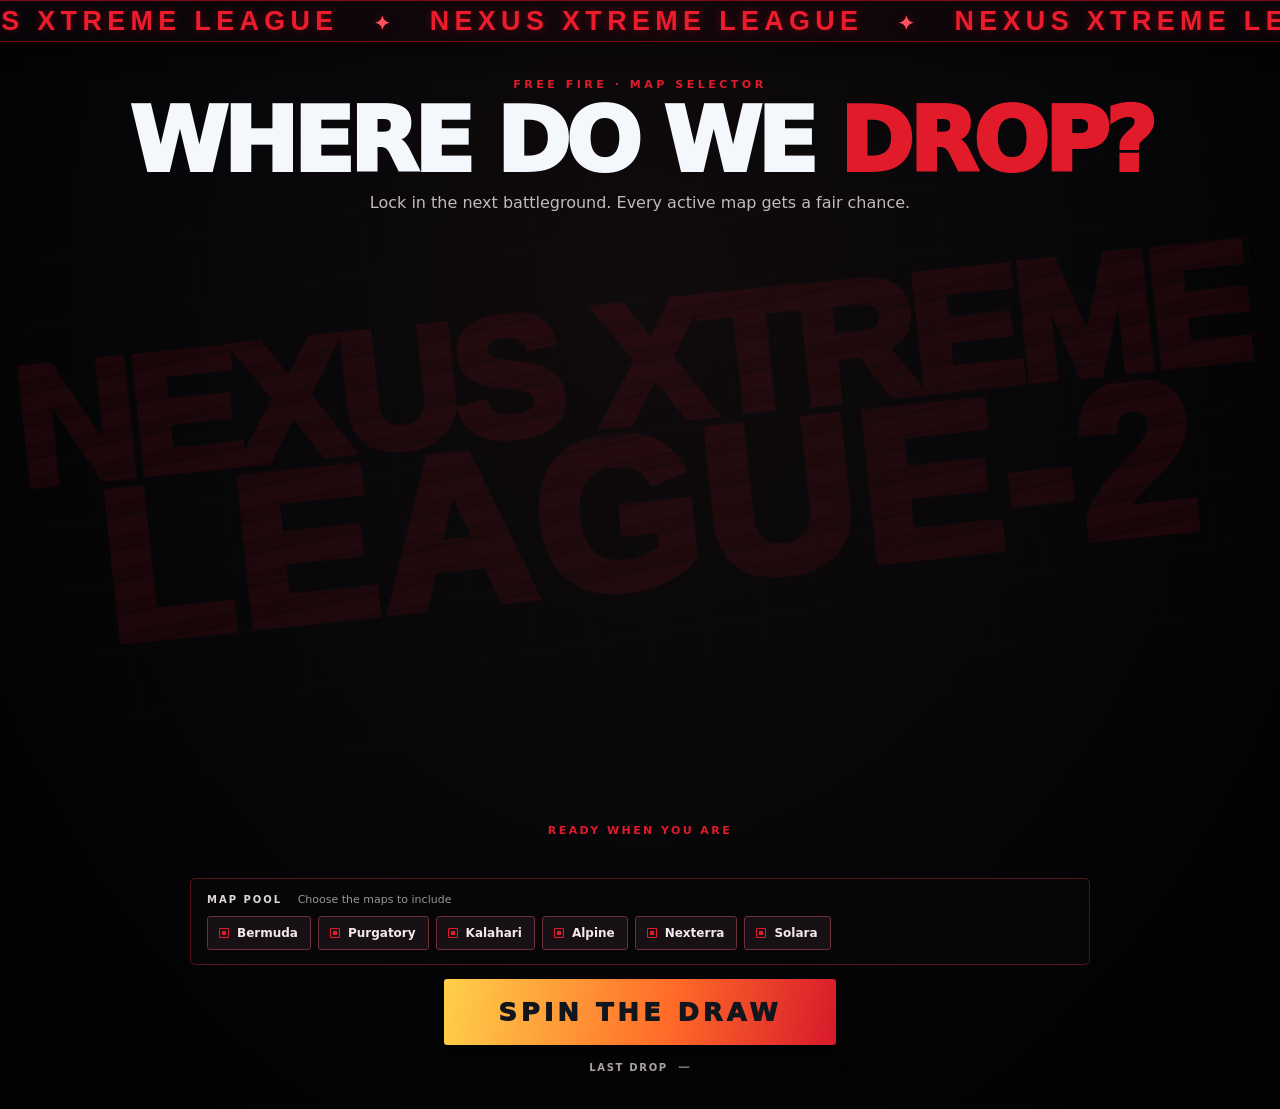
==== index.html @ 44d73e4f "Rename free-fire-map-roulette.html to index.html" ====
<!doctype html>
<html lang="en">
<head>
<meta charset="utf-8">
<meta name="viewport" content="width=device-width,initial-scale=1,viewport-fit=cover">
<meta name="theme-color" content="#080b12">
<title>DropZone — Free Fire Map Roulette</title>
<link rel="stylesheet" href="styles.css">
</head>
<body>
<svg aria-hidden="true" width="0" height="0" style="position:absolute"><filter id="clothDistress"><feTurbulence type="fractalNoise" baseFrequency=".035 .12" numOctaves="2" seed="17" result="fabric"/><feDisplacementMap in="SourceGraphic" in2="fabric" scale="2" xChannelSelector="R" yChannelSelector="G"/></filter></svg><div class="league-watermark" aria-hidden="true"><span>NEXUS XTREME</span><span>LEAGUE-2</span></div>
<div class="shell" id="app">
<div class="velocity-marquee" aria-label="Nexus Xtreme League marquee"><div class="marquee-track" id="marqueeTrack"><span>NEXUS XTREME LEAGUE <b>✦</b> NEXUS XTREME LEAGUE <b>✦</b> NEXUS XTREME LEAGUE <b>✦</b> </span><span aria-hidden="true">NEXUS XTREME LEAGUE <b>✦</b> NEXUS XTREME LEAGUE <b>✦</b> NEXUS XTREME LEAGUE <b>✦</b> </span></div></div>
<header class="top"><div class="brand"><div class="brand-mark"><span>N</span></div>DROPZONE <span style="color:var(--accent)">/</span> NEXUS</div><div class="live"><i></i> READY FOR LIVE DRAW</div></header>
<main class="main"><div class="eyebrow">FREE FIRE · MAP SELECTOR</div><h1>WHERE DO WE <span>DROP?</span></h1><p class="sub">Lock in the next battleground. Every active map gets a fair chance.</p>

<section class="roulette" aria-label="Map roulette"><div class="viewport" id="viewport"><div class="belt" id="belt"></div></div></section>
<div class="result" aria-live="polite" aria-atomic="true"><div><div class="result-label" id="resultLabel">READY WHEN YOU ARE</div><div class="result-name" id="resultName"></div></div></div>
<section class="pool-panel" aria-label="Select maps for the draw"><div class="pool-title">MAP POOL <span>Choose the maps to include</span></div><div class="controls" id="mapControls" role="group" aria-label="Maps in the draw"></div></section><div class="actions"><button class="draw" id="draw">SPIN THE DRAW</button></div><div class="last-drop" id="lastDropInfo" aria-live="polite"><span>LAST DROP</span><strong id="lastDropName">—</strong></div><div id="status" class="status" role="status"></div></main></div>
<div class="reveal" id="reveal" role="dialog" aria-modal="true" aria-labelledby="revealName" aria-hidden="true"><div class="reveal-card" id="revealCard"><img class="reveal-art" id="revealArt" alt=""><div class="reveal-kicker">SELECTED MAP</div><div class="reveal-name" id="revealName"></div><div class="reveal-foot"><span aria-hidden="true">✓</span> LOCKED IN</div></div></div>

<script src="app.js" defer></script>
</body>
</html>
---- styles.css ----
:root{color-scheme:dark;--bg:#080b12;--panel:#101621;--line:#273243;--text:#f4f7fb;--muted:#9eabba;--accent:#ff8a27;--glow:#ff8a2770;font-family:Inter,ui-sans-serif,system-ui,-apple-system,"Segoe UI",sans-serif}*{box-sizing:border-box}body{margin:0;min-height:100vh;color:var(--text);background:radial-gradient(ellipse at 50% 24%,#22202a 0,#0d1119 42%,var(--bg) 78%);overflow-x:hidden}button{font:inherit;color:inherit}button:focus-visible{outline:3px solid #fff;outline-offset:3px}.league-watermark{position:fixed;z-index:0;inset:0;display:flex;flex-direction:column;align-items:center;justify-content:center;gap:.02em;overflow:hidden;pointer-events:none;user-select:none;transform:rotate(-7deg) scale(1.08);text-align:center}.league-watermark span{display:block;white-space:nowrap;font-family:Impact,"Arial Narrow","Barlow Condensed",sans-serif;font-size:clamp(54px,12.7vw,190px);font-weight:1000;line-height:.78;letter-spacing:-.045em;text-transform:uppercase;color:#d20d1b;opacity:.36;-webkit-text-stroke:1.5px #ff2635;filter:url(#clothDistress);background:repeating-linear-gradient(174deg,#e01825 0 17px,#6d0710 17px 18px,#c10c1b 18px 25px,#f32632 25px 26px,#a30a16 26px 31px);background-clip:text;-webkit-background-clip:text;-webkit-text-fill-color:transparent}.league-watermark span:last-child{font-size:clamp(68px,16vw,230px);letter-spacing:.015em}.league-watermark:after{content:"";position:absolute;inset:20% 5%;opacity:.42;background:repeating-linear-gradient(177deg,transparent 0 26px,#080b12 27px 29px,transparent 30px 64px),repeating-linear-gradient(88deg,transparent 0 18px,#080b12 19px 20px,transparent 21px 55px);mix-blend-mode:multiply;mask-image:linear-gradient(transparent,#000 18% 82%,transparent);-webkit-mask-image:linear-gradient(transparent,#000 18% 82%,transparent)}.shell{position:relative;z-index:1;min-height:100vh;display:flex;flex-direction:column}.top{display:flex;align-items:center;justify-content:space-between;padding:16px clamp(16px,4vw,54px);border-bottom:1px solid #ffffff16;background:#080b12cc}.brand{display:flex;align-items:center;gap:10px;font-weight:900;letter-spacing:.16em;font-size:13px}.brand-mark{display:grid;place-items:center;width:30px;height:30px;border:1px solid var(--accent);color:var(--accent);transform:rotate(45deg);font-weight:900}.brand-mark span{transform:rotate(-45deg)}.live{display:flex;align-items:center;gap:8px;color:var(--muted);font-size:11px;font-weight:800;letter-spacing:.16em}.live i{width:8px;height:8px;border-radius:50%;background:#50e18e;box-shadow:0 0 12px #50e18e}.main{width:min(1240px,100%);margin:auto;padding:clamp(24px,5vh,56px) 22px 34px;text-align:center}.eyebrow{font-size:11px;font-weight:850;letter-spacing:.32em;color:var(--accent)}h1{margin:8px 0 8px;font-size:clamp(42px,8vw,88px);line-height:.95;font-weight:1000;letter-spacing:-.065em;text-transform:uppercase}h1 span{color:var(--accent)}.sub{color:var(--muted);font-size:clamp(13px,1.6vw,16px);margin:0 0 28px}.controls{display:flex;align-items:center;justify-content:center;gap:9px;flex-wrap:wrap;margin:0 auto 22px}.map-toggle{border:1px solid var(--line);background:#ffffff08;padding:9px 15px;border-radius:999px;font-size:12px;font-weight:750;cursor:pointer;transition:.18s}.map-toggle[aria-pressed=true]{color:#10131a;background:var(--accent);border-color:var(--accent)}.map-toggle:hover{border-color:var(--accent)}.roulette{position:relative;margin:0 auto;max-width:1100px}.viewport{height:clamp(230px,34vw,380px);position:relative;overflow:hidden;border:1px solid #ffffff1c;border-radius:18px;background:linear-gradient(180deg,#131b28,#0c111a);box-shadow:0 22px 90px #0008,inset 0 0 60px #0008}.viewport:before,.viewport:after{content:"";position:absolute;z-index:2;top:0;bottom:0;width:16%;pointer-events:none}.viewport:before{left:0;background:linear-gradient(90deg,#0b1018,transparent)}.viewport:after{right:0;background:linear-gradient(270deg,#0b1018,transparent)}.belt{position:absolute;inset:8% 24% 8%;display:block;overflow:hidden;border:1px solid #ffffff35;border-radius:16px;box-shadow:0 20px 60px #0009;will-change:transform,filter;transition:transform .25s,filter .25s}.belt.roll{animation:reel .42s steps(2,end) infinite}.belt.land{animation:land .6s cubic-bezier(.2,1.5,.4,1)}@keyframes reel{0%{transform:scale(.96) rotate(-1deg);filter:brightness(1.4) saturate(1.5)}50%{transform:scale(1.03) rotate(1deg);filter:brightness(.8) contrast(1.2)}100%{transform:scale(.99);filter:brightness(1.2)}}@keyframes land{0%{transform:scale(1.2);filter:brightness(2.2)}100%{transform:scale(1);filter:none}}.tile{position:absolute;inset:0;overflow:hidden;background:linear-gradient(145deg,var(--c1),var(--c2));text-align:left}.tile:before{content:"";position:absolute;inset:0;z-index:1;background:radial-gradient(ellipse at 70% 25%,#ffffff24,transparent 45%),linear-gradient(0deg,#06080def,transparent 80%)}.map-art{width:100%;height:100%;object-fit:cover;object-position:center;filter:saturate(1.15)}.tile .name{z-index:2;position:absolute;left:20px;right:10px;bottom:22px;font-size:clamp(30px,5vw,58px);font-weight:1000;letter-spacing:-.045em;text-transform:uppercase;text-shadow:0 3px 18px #000}.tile.selected{border:2px solid var(--accent);box-shadow:inset 0 0 50px var(--glow)}.result{min-height:95px;display:grid;place-items:center;padding:18px 10px}.result-label{font-size:10px;letter-spacing:.28em;font-weight:850;color:var(--accent)}.result-name{font-size:clamp(32px,6vw,58px);font-weight:1000;letter-spacing:-.05em;text-transform:uppercase;line-height:1.05}.result-name:empty{display:none}.pool-panel,.stats{width:min(900px,100%);margin:20px auto 0;padding:18px;border:1px solid #ffffff1d;border-radius:14px;background:#0a0f18cc;text-align:left;box-shadow:0 14px 50px #0005}.pool-title{margin-bottom:12px;text-align:left;color:var(--muted);font-size:10px;font-weight:900;letter-spacing:.2em}.pool-title span{margin-left:10px;font-size:11px;font-weight:500;letter-spacing:0;color:#7f8b9b}.pool-panel .controls{display:flex;justify-content:flex-start;gap:8px;flex-wrap:wrap;margin:0}.stats-head{display:flex;align-items:center;justify-content:space-between;gap:12px;margin-bottom:14px;color:var(--muted);font-size:10px;font-weight:900;letter-spacing:.2em}.stats-head strong{color:var(--accent);font-size:11px}.recent-drops{display:flex;gap:7px;flex-wrap:wrap;min-height:30px}.recent-chip{border:1px solid #ffffff1a;border-radius:999px;padding:8px 13px;background:#ffffff08;font-size:12px;font-weight:800}.recent-chip:first-child{border-color:var(--accent);color:#ffd08e}.recent-empty{color:#788395;font-size:12px}@media(max-width:650px){.pool-panel,.stats{padding:13px}.pool-title span{display:block;margin:5px 0 0}.pool-panel .map-toggle{padding:8px 11px}}
.actions{display:flex;align-items:center;justify-content:center;gap:10px;flex-wrap:wrap}.draw{border:0;border-radius:8px;padding:14px 34px;color:#11151c;background:linear-gradient(110deg,#ffd153,var(--accent));font-size:15px;font-weight:1000;letter-spacing:.16em;cursor:pointer;box-shadow:0 8px 26px #ff8a2738;transition:transform .15s,filter .15s}.draw:hover{filter:brightness(1.1);transform:translateY(-1px)}.draw:active{transform:scale(.98)}.draw:disabled{opacity:.6;cursor:wait;filter:saturate(.5)}.secondary{border:1px solid var(--line);border-radius:8px;padding:12px 16px;background:#ffffff08;font-size:12px;font-weight:800;cursor:pointer}.secondary:hover{border-color:var(--accent)}.hint{font-size:11px;color:var(--muted);margin:13px 0 0}.history{margin:24px auto 0;max-width:850px;display:flex;align-items:center;justify-content:center;gap:8px;flex-wrap:wrap}.history-label{font-size:10px;letter-spacing:.2em;color:var(--muted);font-weight:800}.history-item{border:1px solid var(--line);background:#ffffff08;border-radius:999px;padding:6px 11px;font-size:11px;font-weight:800}.foot{margin-top:auto;padding:14px;text-align:center;color:#758093;font-size:10px;letter-spacing:.12em}.status{position:absolute;width:1px;height:1px;overflow:hidden;clip:rect(0,0,0,0);white-space:nowrap}.top,.hint,.history,.foot{display:none}.main{width:min(1420px,100%);padding:4vh 3vw}h1{font-size:clamp(56px,10vw,132px)}.viewport{height:clamp(330px,55vh,650px);border-width:2px}.tile{flex-basis:clamp(230px,25vw,390px);height:82%}.tile .name{font-size:clamp(40px,5vw,72px)}.draw{font-size:clamp(18px,2vw,26px);padding:18px 54px}.result{min-height:140px}.result-name{font-size:clamp(56px,9vw,108px)}.reveal{position:fixed;inset:0;z-index:20;display:grid;place-items:center;padding:5vw;background:#03060de8;backdrop-filter:blur(14px);opacity:0;visibility:hidden;transition:opacity .35s,visibility .35s}.reveal.open{opacity:1;visibility:visible}.reveal-card{position:relative;display:grid;align-content:center;justify-items:center;width:min(1100px,92vw);height:min(620px,78vh);overflow:hidden;border:1px solid #ffffff55;border-radius:20px;background:linear-gradient(145deg,var(--c1),var(--c2));box-shadow:0 30px 120px #000b,0 0 80px var(--accent)}.reveal-card:before{content:"";position:absolute;inset:0;z-index:1;background:radial-gradient(ellipse at 70% 20%,#ffffff30,transparent 42%),linear-gradient(0deg,#06080df0,transparent 88%)}.reveal-art{position:absolute;inset:0;width:100%;height:100%;object-fit:cover;filter:saturate(1.2)}.reveal-kicker,.reveal-name,.reveal-foot{z-index:2}.reveal-kicker,.reveal-name,.reveal-foot{position:relative;text-align:center;text-shadow:0 4px 24px #000}.reveal-kicker{font-size:clamp(12px,2vw,20px);font-weight:900;letter-spacing:.32em;color:#ffe0ae}.reveal-name{margin:16px 12px;font-size:clamp(64px,14vw,170px);line-height:.9;font-weight:1000;letter-spacing:-.06em;text-transform:uppercase}.reveal-foot{font-size:12px;font-weight:900;letter-spacing:.35em;color:#fff9}@media(max-width:600px){.main{padding-inline:14px}.viewport{height:245px}.tile{flex-basis:170px}.live{font-size:9px}.map-toggle{padding:8px 12px}.result{min-height:78px}}@media(prefers-reduced-motion:reduce){*,*:before,*:after{scroll-behavior:auto!important;transition:none!important}}

:root{--bg:#030306;--panel:#07080d;--muted:#8c929d;--accent:#e21a29;--glow:#e21a2970}
body{background:radial-gradient(ellipse at 50% 24%,#100b10 0,#070609 46%,#020204 82%)}
.viewport{background:#050509;box-shadow:0 22px 90px #000b,inset 0 0 70px #000b}
.pool-panel,.stats{background:#07080ddd}
.velocity-marquee{position:relative;z-index:2;overflow:hidden;height:42px;display:flex;align-items:center;border-block:1px solid #7d0c18;background:linear-gradient(90deg,#070509,#13070a 50%,#070509);box-shadow:0 6px 22px #0009;touch-action:pan-y;cursor:grab;user-select:none}.velocity-marquee:active{cursor:grabbing}.marquee-track{display:flex;width:max-content;white-space:nowrap;will-change:transform;transform-origin:center}.marquee-track>span{display:block;flex:none;padding-right:30px;color:#ed1c2c;font-family:Impact,"Arial Narrow",sans-serif;font-size:clamp(18px,2.1vw,27px);font-weight:900;letter-spacing:.2em;text-shadow:0 0 9px #be0c1f75}.marquee-track b{padding:0 22px;color:#ff5360;font-size:.7em}
@media(prefers-reduced-motion:reduce){.marquee-track{transform:none!important}}

/* Final hierarchy, contrast and responsive refinements */
:root{--bg:#020204;--panel:#08080b;--muted:#a4a0a2;--accent:#e21b2b;--glow:#b80d1d50}
body{background:radial-gradient(ellipse at 50% 26%,#100b0d 0,#070608 48%,#020203 86%);overflow-x:hidden}
.league-watermark{transform:rotate(-6deg) scale(1.04)}
.league-watermark span{opacity:.1;-webkit-text-stroke:.55px #d21a2a;filter:url(#clothDistress)}
.league-watermark:after{opacity:.12}
.main{width:min(1360px,100%);padding:clamp(22px,4vh,42px) clamp(14px,3vw,38px) 30px}
h1{font-size:clamp(38px,7vw,94px);line-height:.94;letter-spacing:-.055em;margin:8px 0 10px}
.sub{margin-bottom:22px;color:#c0bbbe}
.roulette{max-width:1160px}
.viewport{height:clamp(270px,46vw,560px);border:1px solid #76121d;border-radius:8px;background:#050507;box-shadow:0 18px 55px #000a,inset 0 0 30px #0008}
.viewport:before,.viewport:after{width:7%;opacity:.5}
.belt{inset:5% 8%;border:1px solid #72202a;border-radius:5px;box-shadow:0 14px 38px #0009;transition:filter .25s,transform .35s}
.tile{border:1px solid #53131b;border-radius:4px}
.tile:before{background:linear-gradient(0deg,#060608d9,transparent 60%)}
.map-art{object-fit:cover;object-position:center;filter:saturate(1.03)}
.tile .name{left:18px;bottom:16px;font-size:clamp(25px,3.6vw,42px);text-shadow:0 2px 8px #000}
.tile.selected{border:2px solid #e21b2b;box-shadow:inset 0 0 35px #ad102033,0 0 22px #c4142433}
.result{min-height:72px;padding:12px 8px}.result-label{font-size:11px;letter-spacing:.22em}.result-name{font-size:clamp(38px,5vw,58px)}
.pool-panel,.stats{border-color:#58131b;border-radius:5px;background:#070709eF;box-shadow:none}
.pool-panel{margin-top:12px;padding:14px 16px}
.stats{margin-top:18px;padding:14px 16px}
.pool-title{margin-bottom:10px;color:#ddd7d9}
.pool-title span{color:#999397}
.pool-panel .controls{gap:7px}
.map-toggle{position:relative;border-radius:3px;border-color:#383034;background:#111014;color:#d8d2d5;padding:9px 12px 9px 29px;font-size:12px;transition:background .16s,border-color .16s,color .16s,transform .16s}
.map-toggle:before{content:"";position:absolute;left:11px;top:50%;width:8px;height:8px;transform:translateY(-50%);border:1px solid #777;border-radius:1px}
.map-toggle[aria-pressed=true]{border-color:#6c3036;background:#171014;color:#f5e9eb}
.map-toggle[aria-pressed=true]:before{border-color:#e21b2b;background:#e21b2b;box-shadow:inset 0 0 0 2px #171014}
.map-toggle[aria-pressed=false]{color:#777176;background:#0a090b;border-color:#292629;text-decoration:line-through;opacity:.72}
.map-toggle:hover:not(:disabled){border-color:#bc2633;background:#201014;transform:translateY(-1px)}
.map-toggle[data-current=true]{border-color:#ef2b39;box-shadow:inset 0 -2px #ef2b39}
.map-toggle[data-current=true]:after{content:"LAST";margin-left:8px;color:#ff7b84;font-size:9px;font-weight:900;letter-spacing:.1em;text-decoration:none}
.map-toggle:focus-visible,.draw:focus-visible,.history-toggle:focus-visible{outline:2px solid #fff;outline-offset:3px}
.map-toggle:disabled{cursor:default}
.draw{border-radius:3px;background:linear-gradient(100deg,#ffd04a 0%,#ff6a28 58%,#d7192b 100%);box-shadow:0 7px 22px #0008;transition:transform .15s,filter .15s,box-shadow .15s}
.draw:hover:not(:disabled){filter:brightness(1.07);transform:translateY(-2px);box-shadow:0 10px 26px #0009}
.draw:active:not(:disabled){transform:translateY(1px) scale(.99)}
.draw:disabled{opacity:.52;filter:saturate(.55);box-shadow:none}
.actions{margin-top:14px}
.stats-head{margin-bottom:10px}.stats-head span{color:#e7dfe2}.stats-head strong{color:#a59da0;font-size:9px;letter-spacing:.15em}
.recent-drops{gap:6px;align-items:center}
.recent-chip{border-radius:3px;border-color:#34292c;background:#0d0b0d;color:#c9c1c4;padding:6px 9px;font-variant-numeric:tabular-nums}
.recent-chip:first-child{border-color:#a71a27;background:#1b0b0f;color:#fff}
.history-seq{margin-right:7px;color:#f04450;font-size:9px;font-weight:900;letter-spacing:.05em}
.history-toggle{margin-top:10px;padding:6px 0;border:0;background:none;color:#f0646d;font-size:11px;font-weight:800;cursor:pointer}
.reveal{background:#030304ed}.reveal-card{border-radius:5px;border-color:#8e1823}.reveal-kicker{letter-spacing:.24em}.reveal-foot{font-size:10px;letter-spacing:.28em}
@media(max-width:720px){.main{padding:22px 13px 26px}.velocity-marquee{height:36px}.marquee-track>span{font-size:18px}.viewport{height:clamp(250px,68vw,390px)}.belt{inset:5% 4%}.pool-panel,.stats{padding:12px}.pool-title span{display:block;margin:5px 0 0}.pool-panel .controls{gap:6px}.map-toggle{padding:10px 10px 10px 26px;min-height:42px}.map-toggle:before{left:9px}.result{min-height:66px}h1{font-size:clamp(36px,9vw,62px)}}
@media(prefers-reduced-motion:reduce){.belt.roll,.belt.land{animation:none!important}.map-toggle,.draw{transition:none}.league-watermark{transform:none}}

/* Cinematic, staged lock-in reveal */
.reveal-card{transform:scale(1);filter:none;transition:transform .82s cubic-bezier(.2,.75,.25,1),box-shadow .55s,border-color .4s}
.reveal.open .reveal-card{transform:scale(1.03);border-color:#c51c2b;box-shadow:0 24px 90px #000c,0 0 28px #ba102642}
.reveal.settled .reveal-card{transform:scale(1);box-shadow:0 24px 90px #000c,0 0 12px #b3102022}
.reveal-art{transform:scale(1);transition:transform 1s cubic-bezier(.2,.75,.25,1),filter .55s}
.reveal.open .reveal-art{transform:scale(1.03);filter:saturate(1.16)}
.reveal.settled .reveal-art{transform:scale(1);filter:saturate(1.04)}
.reveal-card:before{background:linear-gradient(180deg,#040407b8 0%,#04040747 28%,#04040734 48%,#040407b0 76%,#040407f2 100%),linear-gradient(90deg,#03030755,transparent 28% 72%,#03030755)}
.reveal-kicker,.reveal-name,.reveal-foot{opacity:1;transition:opacity .34s ease,transform .42s cubic-bezier(.2,.8,.2,1)}
.reveal-kicker{opacity:.25;transform:translateY(5px)}
.reveal.label-in .reveal-kicker{opacity:1;transform:translateY(0)}
.reveal-name{opacity:.42;transform:translateY(8px) scale(.985);transition-delay:.04s}
.reveal.name-in .reveal-name{opacity:1;transform:translateY(0) scale(1)}
.reveal-foot{opacity:.25;transform:translateY(6px)}
.reveal.locked-in .reveal-foot{opacity:1;transform:translateY(0)}
.reveal-foot span{display:inline-grid;place-items:center;width:20px;height:20px;margin-right:8px;border:1px solid #f4f4f4b8;border-radius:50%;font-size:12px;line-height:1;vertical-align:middle}
@media(prefers-reduced-motion:reduce){.reveal-card,.reveal-art,.reveal-kicker,.reveal-name,.reveal-foot{transition:none!important}.reveal.open .reveal-card,.reveal.open .reveal-art,.reveal-name{transform:none!important}}

/* Remove the extra frame around the image stage; the map image keeps its own edge. */
.viewport{border:0;border-radius:0;box-shadow:none;background:transparent}
.viewport:before,.viewport:after{display:none}
.belt{border:0;border-radius:0;box-shadow:none}
.last-drop{display:flex;align-items:center;justify-content:center;gap:10px;margin:10px auto 0;min-height:24px;color:#aaa1a3;font-size:10px;font-weight:800;letter-spacing:.17em}
.last-drop strong{color:#e9e1e3;font-size:12px;letter-spacing:.08em}
.last-drop:not(.has-map) strong{color:#777176}
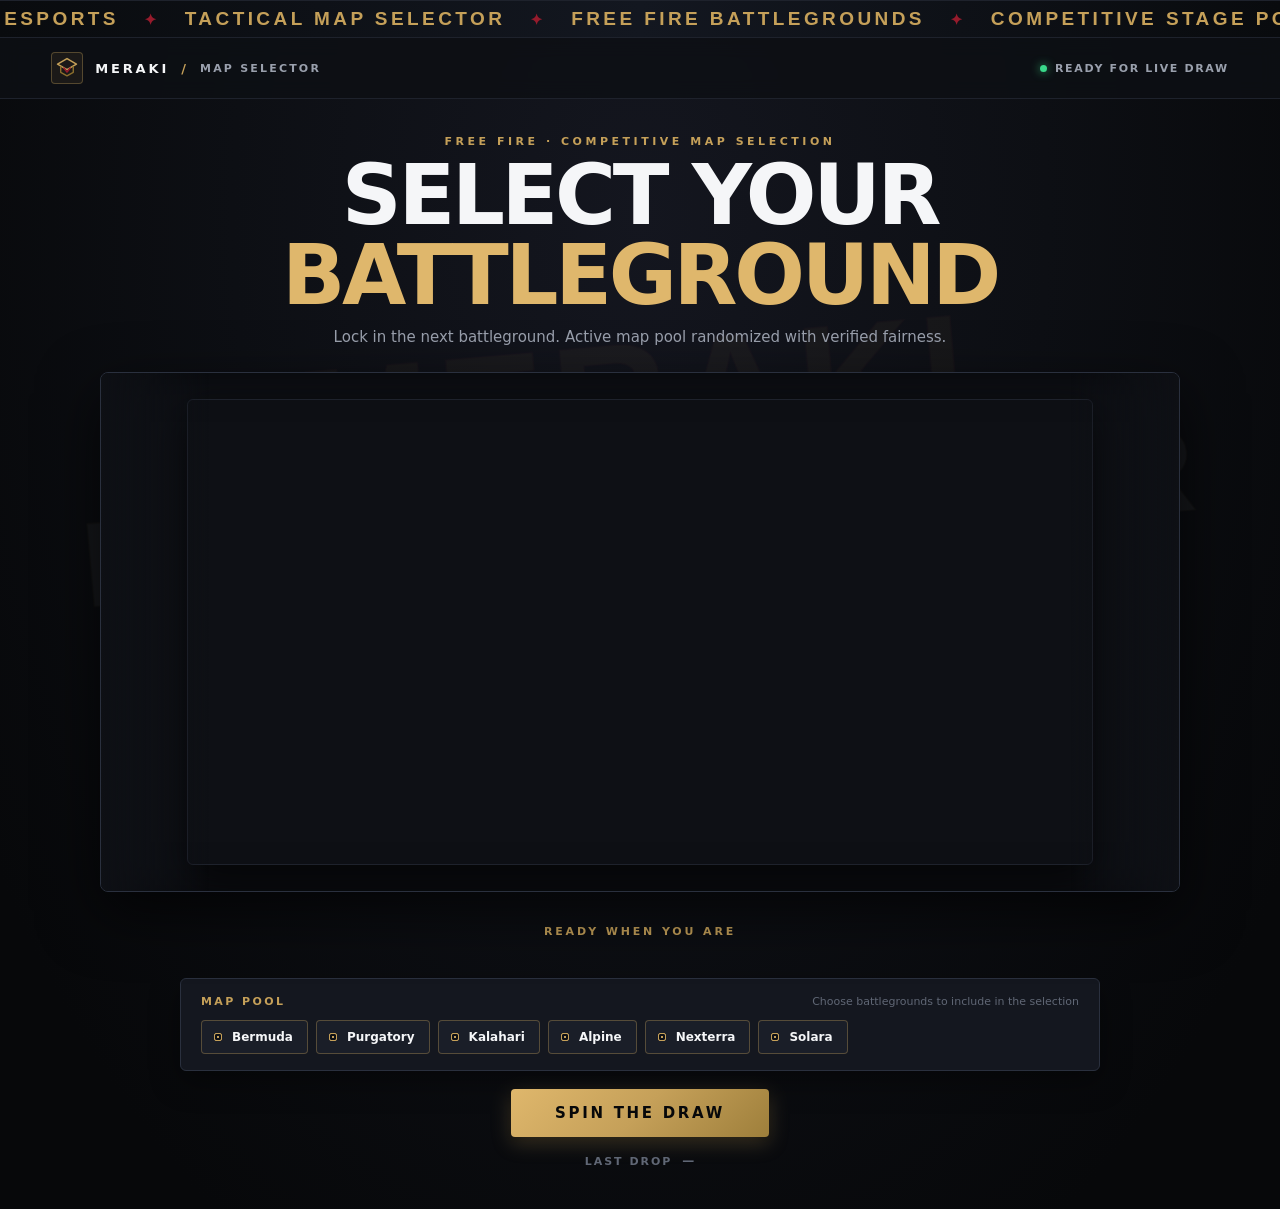
==== commit 2aabb8e1: "feat(ui): rebrand interface to MERAKI design system - Replace DropZone and Nexus branding with MERAK" ====
--- a/index.html
+++ b/index.html
@@ -3,21 +3,108 @@
 <head>
 <meta charset="utf-8">
 <meta name="viewport" content="width=device-width,initial-scale=1,viewport-fit=cover">
-<meta name="theme-color" content="#080b12">
-<title>DropZone — Free Fire Map Roulette</title>
+<meta name="theme-color" content="#08090c">
+<meta name="description" content="MERAKI Tactical Free Fire Map Selector — Official competitive map draw and battleground randomizer.">
+<title>MERAKI — Free Fire Map Selector</title>
 <link rel="stylesheet" href="styles.css">
 </head>
 <body>
-<svg aria-hidden="true" width="0" height="0" style="position:absolute"><filter id="clothDistress"><feTurbulence type="fractalNoise" baseFrequency=".035 .12" numOctaves="2" seed="17" result="fabric"/><feDisplacementMap in="SourceGraphic" in2="fabric" scale="2" xChannelSelector="R" yChannelSelector="G"/></filter></svg><div class="league-watermark" aria-hidden="true"><span>NEXUS XTREME</span><span>LEAGUE-2</span></div>
+
+<!-- Ambient Atmospheric Watermark -->
+<div class="watermark" aria-hidden="true">
+  <span>MERAKI</span>
+  <span>MAP SELECTOR</span>
+</div>
+
 <div class="shell" id="app">
-<div class="velocity-marquee" aria-label="Nexus Xtreme League marquee"><div class="marquee-track" id="marqueeTrack"><span>NEXUS XTREME LEAGUE <b>✦</b> NEXUS XTREME LEAGUE <b>✦</b> NEXUS XTREME LEAGUE <b>✦</b> </span><span aria-hidden="true">NEXUS XTREME LEAGUE <b>✦</b> NEXUS XTREME LEAGUE <b>✦</b> NEXUS XTREME LEAGUE <b>✦</b> </span></div></div>
-<header class="top"><div class="brand"><div class="brand-mark"><span>N</span></div>DROPZONE <span style="color:var(--accent)">/</span> NEXUS</div><div class="live"><i></i> READY FOR LIVE DRAW</div></header>
-<main class="main"><div class="eyebrow">FREE FIRE · MAP SELECTOR</div><h1>WHERE DO WE <span>DROP?</span></h1><p class="sub">Lock in the next battleground. Every active map gets a fair chance.</p>
+  <!-- Velocity Ticker Marquee -->
+  <div class="velocity-marquee" aria-label="MERAKI esports marquee">
+    <div class="marquee-track" id="marqueeTrack">
+      <span>MERAKI ESPORTS <b>✦</b> TACTICAL MAP SELECTOR <b>✦</b> FREE FIRE BATTLEGROUNDS <b>✦</b> COMPETITIVE STAGE POOL <b>✦</b> </span>
+      <span aria-hidden="true">MERAKI ESPORTS <b>✦</b> TACTICAL MAP SELECTOR <b>✦</b> FREE FIRE BATTLEGROUNDS <b>✦</b> COMPETITIVE STAGE POOL <b>✦</b> </span>
+    </div>
+  </div>
 
-<section class="roulette" aria-label="Map roulette"><div class="viewport" id="viewport"><div class="belt" id="belt"></div></div></section>
-<div class="result" aria-live="polite" aria-atomic="true"><div><div class="result-label" id="resultLabel">READY WHEN YOU ARE</div><div class="result-name" id="resultName"></div></div></div>
-<section class="pool-panel" aria-label="Select maps for the draw"><div class="pool-title">MAP POOL <span>Choose the maps to include</span></div><div class="controls" id="mapControls" role="group" aria-label="Maps in the draw"></div></section><div class="actions"><button class="draw" id="draw">SPIN THE DRAW</button></div><div class="last-drop" id="lastDropInfo" aria-live="polite"><span>LAST DROP</span><strong id="lastDropName">—</strong></div><div id="status" class="status" role="status"></div></main></div>
-<div class="reveal" id="reveal" role="dialog" aria-modal="true" aria-labelledby="revealName" aria-hidden="true"><div class="reveal-card" id="revealCard"><img class="reveal-art" id="revealArt" alt=""><div class="reveal-kicker">SELECTED MAP</div><div class="reveal-name" id="revealName"></div><div class="reveal-foot"><span aria-hidden="true">✓</span> LOCKED IN</div></div></div>
+  <!-- Header Navigation -->
+  <header class="top">
+    <div class="brand">
+      <div class="brand-crest" aria-hidden="true">
+        <!-- MERAKI emblem: geometric crest with provision for external vector asset -->
+        <svg viewBox="0 0 28 28" width="22" height="22" fill="none">
+          <path d="M14 2L2 9L14 16L26 9L14 2Z" stroke="var(--gold)" stroke-width="2" stroke-linejoin="round"/>
+          <path d="M6 11.5V19.5L14 24L22 19.5V11.5" stroke="var(--gold-dark)" stroke-width="1.8" stroke-linejoin="round"/>
+          <path d="M10 14L14 19L18 14" stroke="var(--oxblood-bright)" stroke-width="2" stroke-linecap="round" stroke-linejoin="round"/>
+        </svg>
+      </div>
+      <span class="brand-title">MERAKI</span>
+      <span class="brand-separator">/</span>
+      <span class="brand-sub">MAP SELECTOR</span>
+    </div>
+    <div class="live">
+      <i class="live-pulse" aria-hidden="true"></i>
+      <span>READY FOR LIVE DRAW</span>
+    </div>
+  </header>
+
+  <!-- Main Stage -->
+  <main class="main">
+    <div class="eyebrow">FREE FIRE · COMPETITIVE MAP SELECTION</div>
+    <h1>SELECT YOUR <span>BATTLEGROUND</span></h1>
+    <p class="sub">Lock in the next battleground. Active map pool randomized with verified fairness.</p>
+
+    <!-- Map Roulette Stage -->
+    <section class="roulette" aria-label="Map roulette">
+      <div class="viewport" id="viewport">
+        <div class="belt" id="belt"></div>
+      </div>
+    </section>
+
+    <!-- Dynamic Result Readout -->
+    <div class="result" aria-live="polite" aria-atomic="true">
+      <div>
+        <div class="result-label" id="resultLabel">READY WHEN YOU ARE</div>
+        <div class="result-name" id="resultName"></div>
+      </div>
+    </div>
+
+    <!-- Map Pool Selection Controls -->
+    <section class="pool-panel" aria-label="Select maps for the draw">
+      <div class="pool-head">
+        <div class="pool-title">MAP POOL</div>
+        <div class="pool-desc">Choose battlegrounds to include in the selection</div>
+      </div>
+      <div class="controls" id="mapControls" role="group" aria-label="Maps in the draw"></div>
+    </section>
+
+    <!-- Primary Action Button -->
+    <div class="actions">
+      <button type="button" class="draw" id="draw">SPIN THE DRAW</button>
+    </div>
+
+    <!-- Last Drop Telemetry -->
+    <div class="last-drop" id="lastDropInfo" aria-live="polite">
+      <span class="last-drop-label">LAST DROP</span>
+      <strong class="last-drop-name" id="lastDropName">—</strong>
+    </div>
+
+    <!-- Accessibility Status Announcer -->
+    <div id="status" class="status" role="status" aria-live="polite"></div>
+  </main>
+</div>
+
+<!-- Accessible Modal Reveal Dialog -->
+<div class="reveal" id="reveal" role="dialog" aria-modal="true" aria-labelledby="revealName" aria-hidden="true">
+  <div class="reveal-backdrop" id="revealBackdrop"></div>
+  <div class="reveal-card" id="revealCard">
+    <button type="button" class="reveal-close" id="revealClose" aria-label="Close result dialog">&times;</button>
+    <img class="reveal-art" id="revealArt" alt="">
+    <div class="reveal-content">
+      <div class="reveal-kicker" id="revealKicker">SELECTED BATTLEGROUND</div>
+      <div class="reveal-name" id="revealName"></div>
+      <div class="reveal-foot"><span class="reveal-check" aria-hidden="true">✓</span> LOCKED IN</div>
+    </div>
+  </div>
+</div>
 
 <script src="app.js" defer></script>
 </body>
--- a/styles.css
+++ b/styles.css
@@ -1,85 +1,904 @@
-:root{color-scheme:dark;--bg:#080b12;--panel:#101621;--line:#273243;--text:#f4f7fb;--muted:#9eabba;--accent:#ff8a27;--glow:#ff8a2770;font-family:Inter,ui-sans-serif,system-ui,-apple-system,"Segoe UI",sans-serif}*{box-sizing:border-box}body{margin:0;min-height:100vh;color:var(--text);background:radial-gradient(ellipse at 50% 24%,#22202a 0,#0d1119 42%,var(--bg) 78%);overflow-x:hidden}button{font:inherit;color:inherit}button:focus-visible{outline:3px solid #fff;outline-offset:3px}.league-watermark{position:fixed;z-index:0;inset:0;display:flex;flex-direction:column;align-items:center;justify-content:center;gap:.02em;overflow:hidden;pointer-events:none;user-select:none;transform:rotate(-7deg) scale(1.08);text-align:center}.league-watermark span{display:block;white-space:nowrap;font-family:Impact,"Arial Narrow","Barlow Condensed",sans-serif;font-size:clamp(54px,12.7vw,190px);font-weight:1000;line-height:.78;letter-spacing:-.045em;text-transform:uppercase;color:#d20d1b;opacity:.36;-webkit-text-stroke:1.5px #ff2635;filter:url(#clothDistress);background:repeating-linear-gradient(174deg,#e01825 0 17px,#6d0710 17px 18px,#c10c1b 18px 25px,#f32632 25px 26px,#a30a16 26px 31px);background-clip:text;-webkit-background-clip:text;-webkit-text-fill-color:transparent}.league-watermark span:last-child{font-size:clamp(68px,16vw,230px);letter-spacing:.015em}.league-watermark:after{content:"";position:absolute;inset:20% 5%;opacity:.42;background:repeating-linear-gradient(177deg,transparent 0 26px,#080b12 27px 29px,transparent 30px 64px),repeating-linear-gradient(88deg,transparent 0 18px,#080b12 19px 20px,transparent 21px 55px);mix-blend-mode:multiply;mask-image:linear-gradient(transparent,#000 18% 82%,transparent);-webkit-mask-image:linear-gradient(transparent,#000 18% 82%,transparent)}.shell{position:relative;z-index:1;min-height:100vh;display:flex;flex-direction:column}.top{display:flex;align-items:center;justify-content:space-between;padding:16px clamp(16px,4vw,54px);border-bottom:1px solid #ffffff16;background:#080b12cc}.brand{display:flex;align-items:center;gap:10px;font-weight:900;letter-spacing:.16em;font-size:13px}.brand-mark{display:grid;place-items:center;width:30px;height:30px;border:1px solid var(--accent);color:var(--accent);transform:rotate(45deg);font-weight:900}.brand-mark span{transform:rotate(-45deg)}.live{display:flex;align-items:center;gap:8px;color:var(--muted);font-size:11px;font-weight:800;letter-spacing:.16em}.live i{width:8px;height:8px;border-radius:50%;background:#50e18e;box-shadow:0 0 12px #50e18e}.main{width:min(1240px,100%);margin:auto;padding:clamp(24px,5vh,56px) 22px 34px;text-align:center}.eyebrow{font-size:11px;font-weight:850;letter-spacing:.32em;color:var(--accent)}h1{margin:8px 0 8px;font-size:clamp(42px,8vw,88px);line-height:.95;font-weight:1000;letter-spacing:-.065em;text-transform:uppercase}h1 span{color:var(--accent)}.sub{color:var(--muted);font-size:clamp(13px,1.6vw,16px);margin:0 0 28px}.controls{display:flex;align-items:center;justify-content:center;gap:9px;flex-wrap:wrap;margin:0 auto 22px}.map-toggle{border:1px solid var(--line);background:#ffffff08;padding:9px 15px;border-radius:999px;font-size:12px;font-weight:750;cursor:pointer;transition:.18s}.map-toggle[aria-pressed=true]{color:#10131a;background:var(--accent);border-color:var(--accent)}.map-toggle:hover{border-color:var(--accent)}.roulette{position:relative;margin:0 auto;max-width:1100px}.viewport{height:clamp(230px,34vw,380px);position:relative;overflow:hidden;border:1px solid #ffffff1c;border-radius:18px;background:linear-gradient(180deg,#131b28,#0c111a);box-shadow:0 22px 90px #0008,inset 0 0 60px #0008}.viewport:before,.viewport:after{content:"";position:absolute;z-index:2;top:0;bottom:0;width:16%;pointer-events:none}.viewport:before{left:0;background:linear-gradient(90deg,#0b1018,transparent)}.viewport:after{right:0;background:linear-gradient(270deg,#0b1018,transparent)}.belt{position:absolute;inset:8% 24% 8%;display:block;overflow:hidden;border:1px solid #ffffff35;border-radius:16px;box-shadow:0 20px 60px #0009;will-change:transform,filter;transition:transform .25s,filter .25s}.belt.roll{animation:reel .42s steps(2,end) infinite}.belt.land{animation:land .6s cubic-bezier(.2,1.5,.4,1)}@keyframes reel{0%{transform:scale(.96) rotate(-1deg);filter:brightness(1.4) saturate(1.5)}50%{transform:scale(1.03) rotate(1deg);filter:brightness(.8) contrast(1.2)}100%{transform:scale(.99);filter:brightness(1.2)}}@keyframes land{0%{transform:scale(1.2);filter:brightness(2.2)}100%{transform:scale(1);filter:none}}.tile{position:absolute;inset:0;overflow:hidden;background:linear-gradient(145deg,var(--c1),var(--c2));text-align:left}.tile:before{content:"";position:absolute;inset:0;z-index:1;background:radial-gradient(ellipse at 70% 25%,#ffffff24,transparent 45%),linear-gradient(0deg,#06080def,transparent 80%)}.map-art{width:100%;height:100%;object-fit:cover;object-position:center;filter:saturate(1.15)}.tile .name{z-index:2;position:absolute;left:20px;right:10px;bottom:22px;font-size:clamp(30px,5vw,58px);font-weight:1000;letter-spacing:-.045em;text-transform:uppercase;text-shadow:0 3px 18px #000}.tile.selected{border:2px solid var(--accent);box-shadow:inset 0 0 50px var(--glow)}.result{min-height:95px;display:grid;place-items:center;padding:18px 10px}.result-label{font-size:10px;letter-spacing:.28em;font-weight:850;color:var(--accent)}.result-name{font-size:clamp(32px,6vw,58px);font-weight:1000;letter-spacing:-.05em;text-transform:uppercase;line-height:1.05}.result-name:empty{display:none}.pool-panel,.stats{width:min(900px,100%);margin:20px auto 0;padding:18px;border:1px solid #ffffff1d;border-radius:14px;background:#0a0f18cc;text-align:left;box-shadow:0 14px 50px #0005}.pool-title{margin-bottom:12px;text-align:left;color:var(--muted);font-size:10px;font-weight:900;letter-spacing:.2em}.pool-title span{margin-left:10px;font-size:11px;font-weight:500;letter-spacing:0;color:#7f8b9b}.pool-panel .controls{display:flex;justify-content:flex-start;gap:8px;flex-wrap:wrap;margin:0}.stats-head{display:flex;align-items:center;justify-content:space-between;gap:12px;margin-bottom:14px;color:var(--muted);font-size:10px;font-weight:900;letter-spacing:.2em}.stats-head strong{color:var(--accent);font-size:11px}.recent-drops{display:flex;gap:7px;flex-wrap:wrap;min-height:30px}.recent-chip{border:1px solid #ffffff1a;border-radius:999px;padding:8px 13px;background:#ffffff08;font-size:12px;font-weight:800}.recent-chip:first-child{border-color:var(--accent);color:#ffd08e}.recent-empty{color:#788395;font-size:12px}@media(max-width:650px){.pool-panel,.stats{padding:13px}.pool-title span{display:block;margin:5px 0 0}.pool-panel .map-toggle{padding:8px 11px}}
-.actions{display:flex;align-items:center;justify-content:center;gap:10px;flex-wrap:wrap}.draw{border:0;border-radius:8px;padding:14px 34px;color:#11151c;background:linear-gradient(110deg,#ffd153,var(--accent));font-size:15px;font-weight:1000;letter-spacing:.16em;cursor:pointer;box-shadow:0 8px 26px #ff8a2738;transition:transform .15s,filter .15s}.draw:hover{filter:brightness(1.1);transform:translateY(-1px)}.draw:active{transform:scale(.98)}.draw:disabled{opacity:.6;cursor:wait;filter:saturate(.5)}.secondary{border:1px solid var(--line);border-radius:8px;padding:12px 16px;background:#ffffff08;font-size:12px;font-weight:800;cursor:pointer}.secondary:hover{border-color:var(--accent)}.hint{font-size:11px;color:var(--muted);margin:13px 0 0}.history{margin:24px auto 0;max-width:850px;display:flex;align-items:center;justify-content:center;gap:8px;flex-wrap:wrap}.history-label{font-size:10px;letter-spacing:.2em;color:var(--muted);font-weight:800}.history-item{border:1px solid var(--line);background:#ffffff08;border-radius:999px;padding:6px 11px;font-size:11px;font-weight:800}.foot{margin-top:auto;padding:14px;text-align:center;color:#758093;font-size:10px;letter-spacing:.12em}.status{position:absolute;width:1px;height:1px;overflow:hidden;clip:rect(0,0,0,0);white-space:nowrap}.top,.hint,.history,.foot{display:none}.main{width:min(1420px,100%);padding:4vh 3vw}h1{font-size:clamp(56px,10vw,132px)}.viewport{height:clamp(330px,55vh,650px);border-width:2px}.tile{flex-basis:clamp(230px,25vw,390px);height:82%}.tile .name{font-size:clamp(40px,5vw,72px)}.draw{font-size:clamp(18px,2vw,26px);padding:18px 54px}.result{min-height:140px}.result-name{font-size:clamp(56px,9vw,108px)}.reveal{position:fixed;inset:0;z-index:20;display:grid;place-items:center;padding:5vw;background:#03060de8;backdrop-filter:blur(14px);opacity:0;visibility:hidden;transition:opacity .35s,visibility .35s}.reveal.open{opacity:1;visibility:visible}.reveal-card{position:relative;display:grid;align-content:center;justify-items:center;width:min(1100px,92vw);height:min(620px,78vh);overflow:hidden;border:1px solid #ffffff55;border-radius:20px;background:linear-gradient(145deg,var(--c1),var(--c2));box-shadow:0 30px 120px #000b,0 0 80px var(--accent)}.reveal-card:before{content:"";position:absolute;inset:0;z-index:1;background:radial-gradient(ellipse at 70% 20%,#ffffff30,transparent 42%),linear-gradient(0deg,#06080df0,transparent 88%)}.reveal-art{position:absolute;inset:0;width:100%;height:100%;object-fit:cover;filter:saturate(1.2)}.reveal-kicker,.reveal-name,.reveal-foot{z-index:2}.reveal-kicker,.reveal-name,.reveal-foot{position:relative;text-align:center;text-shadow:0 4px 24px #000}.reveal-kicker{font-size:clamp(12px,2vw,20px);font-weight:900;letter-spacing:.32em;color:#ffe0ae}.reveal-name{margin:16px 12px;font-size:clamp(64px,14vw,170px);line-height:.9;font-weight:1000;letter-spacing:-.06em;text-transform:uppercase}.reveal-foot{font-size:12px;font-weight:900;letter-spacing:.35em;color:#fff9}@media(max-width:600px){.main{padding-inline:14px}.viewport{height:245px}.tile{flex-basis:170px}.live{font-size:9px}.map-toggle{padding:8px 12px}.result{min-height:78px}}@media(prefers-reduced-motion:reduce){*,*:before,*:after{scroll-behavior:auto!important;transition:none!important}}
-
-:root{--bg:#030306;--panel:#07080d;--muted:#8c929d;--accent:#e21a29;--glow:#e21a2970}
-body{background:radial-gradient(ellipse at 50% 24%,#100b10 0,#070609 46%,#020204 82%)}
-.viewport{background:#050509;box-shadow:0 22px 90px #000b,inset 0 0 70px #000b}
-.pool-panel,.stats{background:#07080ddd}
-.velocity-marquee{position:relative;z-index:2;overflow:hidden;height:42px;display:flex;align-items:center;border-block:1px solid #7d0c18;background:linear-gradient(90deg,#070509,#13070a 50%,#070509);box-shadow:0 6px 22px #0009;touch-action:pan-y;cursor:grab;user-select:none}.velocity-marquee:active{cursor:grabbing}.marquee-track{display:flex;width:max-content;white-space:nowrap;will-change:transform;transform-origin:center}.marquee-track>span{display:block;flex:none;padding-right:30px;color:#ed1c2c;font-family:Impact,"Arial Narrow",sans-serif;font-size:clamp(18px,2.1vw,27px);font-weight:900;letter-spacing:.2em;text-shadow:0 0 9px #be0c1f75}.marquee-track b{padding:0 22px;color:#ff5360;font-size:.7em}
-@media(prefers-reduced-motion:reduce){.marquee-track{transform:none!important}}
-
-/* Final hierarchy, contrast and responsive refinements */
-:root{--bg:#020204;--panel:#08080b;--muted:#a4a0a2;--accent:#e21b2b;--glow:#b80d1d50}
-body{background:radial-gradient(ellipse at 50% 26%,#100b0d 0,#070608 48%,#020203 86%);overflow-x:hidden}
-.league-watermark{transform:rotate(-6deg) scale(1.04)}
-.league-watermark span{opacity:.1;-webkit-text-stroke:.55px #d21a2a;filter:url(#clothDistress)}
-.league-watermark:after{opacity:.12}
-.main{width:min(1360px,100%);padding:clamp(22px,4vh,42px) clamp(14px,3vw,38px) 30px}
-h1{font-size:clamp(38px,7vw,94px);line-height:.94;letter-spacing:-.055em;margin:8px 0 10px}
-.sub{margin-bottom:22px;color:#c0bbbe}
-.roulette{max-width:1160px}
-.viewport{height:clamp(270px,46vw,560px);border:1px solid #76121d;border-radius:8px;background:#050507;box-shadow:0 18px 55px #000a,inset 0 0 30px #0008}
-.viewport:before,.viewport:after{width:7%;opacity:.5}
-.belt{inset:5% 8%;border:1px solid #72202a;border-radius:5px;box-shadow:0 14px 38px #0009;transition:filter .25s,transform .35s}
-.tile{border:1px solid #53131b;border-radius:4px}
-.tile:before{background:linear-gradient(0deg,#060608d9,transparent 60%)}
-.map-art{object-fit:cover;object-position:center;filter:saturate(1.03)}
-.tile .name{left:18px;bottom:16px;font-size:clamp(25px,3.6vw,42px);text-shadow:0 2px 8px #000}
-.tile.selected{border:2px solid #e21b2b;box-shadow:inset 0 0 35px #ad102033,0 0 22px #c4142433}
-.result{min-height:72px;padding:12px 8px}.result-label{font-size:11px;letter-spacing:.22em}.result-name{font-size:clamp(38px,5vw,58px)}
-.pool-panel,.stats{border-color:#58131b;border-radius:5px;background:#070709eF;box-shadow:none}
-.pool-panel{margin-top:12px;padding:14px 16px}
-.stats{margin-top:18px;padding:14px 16px}
-.pool-title{margin-bottom:10px;color:#ddd7d9}
-.pool-title span{color:#999397}
-.pool-panel .controls{gap:7px}
-.map-toggle{position:relative;border-radius:3px;border-color:#383034;background:#111014;color:#d8d2d5;padding:9px 12px 9px 29px;font-size:12px;transition:background .16s,border-color .16s,color .16s,transform .16s}
-.map-toggle:before{content:"";position:absolute;left:11px;top:50%;width:8px;height:8px;transform:translateY(-50%);border:1px solid #777;border-radius:1px}
-.map-toggle[aria-pressed=true]{border-color:#6c3036;background:#171014;color:#f5e9eb}
-.map-toggle[aria-pressed=true]:before{border-color:#e21b2b;background:#e21b2b;box-shadow:inset 0 0 0 2px #171014}
-.map-toggle[aria-pressed=false]{color:#777176;background:#0a090b;border-color:#292629;text-decoration:line-through;opacity:.72}
-.map-toggle:hover:not(:disabled){border-color:#bc2633;background:#201014;transform:translateY(-1px)}
-.map-toggle[data-current=true]{border-color:#ef2b39;box-shadow:inset 0 -2px #ef2b39}
-.map-toggle[data-current=true]:after{content:"LAST";margin-left:8px;color:#ff7b84;font-size:9px;font-weight:900;letter-spacing:.1em;text-decoration:none}
-.map-toggle:focus-visible,.draw:focus-visible,.history-toggle:focus-visible{outline:2px solid #fff;outline-offset:3px}
-.map-toggle:disabled{cursor:default}
-.draw{border-radius:3px;background:linear-gradient(100deg,#ffd04a 0%,#ff6a28 58%,#d7192b 100%);box-shadow:0 7px 22px #0008;transition:transform .15s,filter .15s,box-shadow .15s}
-.draw:hover:not(:disabled){filter:brightness(1.07);transform:translateY(-2px);box-shadow:0 10px 26px #0009}
-.draw:active:not(:disabled){transform:translateY(1px) scale(.99)}
-.draw:disabled{opacity:.52;filter:saturate(.55);box-shadow:none}
-.actions{margin-top:14px}
-.stats-head{margin-bottom:10px}.stats-head span{color:#e7dfe2}.stats-head strong{color:#a59da0;font-size:9px;letter-spacing:.15em}
-.recent-drops{gap:6px;align-items:center}
-.recent-chip{border-radius:3px;border-color:#34292c;background:#0d0b0d;color:#c9c1c4;padding:6px 9px;font-variant-numeric:tabular-nums}
-.recent-chip:first-child{border-color:#a71a27;background:#1b0b0f;color:#fff}
-.history-seq{margin-right:7px;color:#f04450;font-size:9px;font-weight:900;letter-spacing:.05em}
-.history-toggle{margin-top:10px;padding:6px 0;border:0;background:none;color:#f0646d;font-size:11px;font-weight:800;cursor:pointer}
-.reveal{background:#030304ed}.reveal-card{border-radius:5px;border-color:#8e1823}.reveal-kicker{letter-spacing:.24em}.reveal-foot{font-size:10px;letter-spacing:.28em}
-@media(max-width:720px){.main{padding:22px 13px 26px}.velocity-marquee{height:36px}.marquee-track>span{font-size:18px}.viewport{height:clamp(250px,68vw,390px)}.belt{inset:5% 4%}.pool-panel,.stats{padding:12px}.pool-title span{display:block;margin:5px 0 0}.pool-panel .controls{gap:6px}.map-toggle{padding:10px 10px 10px 26px;min-height:42px}.map-toggle:before{left:9px}.result{min-height:66px}h1{font-size:clamp(36px,9vw,62px)}}
-@media(prefers-reduced-motion:reduce){.belt.roll,.belt.land{animation:none!important}.map-toggle,.draw{transition:none}.league-watermark{transform:none}}
-
-/* Cinematic, staged lock-in reveal */
-.reveal-card{transform:scale(1);filter:none;transition:transform .82s cubic-bezier(.2,.75,.25,1),box-shadow .55s,border-color .4s}
-.reveal.open .reveal-card{transform:scale(1.03);border-color:#c51c2b;box-shadow:0 24px 90px #000c,0 0 28px #ba102642}
-.reveal.settled .reveal-card{transform:scale(1);box-shadow:0 24px 90px #000c,0 0 12px #b3102022}
-.reveal-art{transform:scale(1);transition:transform 1s cubic-bezier(.2,.75,.25,1),filter .55s}
-.reveal.open .reveal-art{transform:scale(1.03);filter:saturate(1.16)}
-.reveal.settled .reveal-art{transform:scale(1);filter:saturate(1.04)}
-.reveal-card:before{background:linear-gradient(180deg,#040407b8 0%,#04040747 28%,#04040734 48%,#040407b0 76%,#040407f2 100%),linear-gradient(90deg,#03030755,transparent 28% 72%,#03030755)}
-.reveal-kicker,.reveal-name,.reveal-foot{opacity:1;transition:opacity .34s ease,transform .42s cubic-bezier(.2,.8,.2,1)}
-.reveal-kicker{opacity:.25;transform:translateY(5px)}
-.reveal.label-in .reveal-kicker{opacity:1;transform:translateY(0)}
-.reveal-name{opacity:.42;transform:translateY(8px) scale(.985);transition-delay:.04s}
-.reveal.name-in .reveal-name{opacity:1;transform:translateY(0) scale(1)}
-.reveal-foot{opacity:.25;transform:translateY(6px)}
-.reveal.locked-in .reveal-foot{opacity:1;transform:translateY(0)}
-.reveal-foot span{display:inline-grid;place-items:center;width:20px;height:20px;margin-right:8px;border:1px solid #f4f4f4b8;border-radius:50%;font-size:12px;line-height:1;vertical-align:middle}
-@media(prefers-reduced-motion:reduce){.reveal-card,.reveal-art,.reveal-kicker,.reveal-name,.reveal-foot{transition:none!important}.reveal.open .reveal-card,.reveal.open .reveal-art,.reveal-name{transform:none!important}}
-
-/* Remove the extra frame around the image stage; the map image keeps its own edge. */
-.viewport{border:0;border-radius:0;box-shadow:none;background:transparent}
-.viewport:before,.viewport:after{display:none}
-.belt{border:0;border-radius:0;box-shadow:none}
-.last-drop{display:flex;align-items:center;justify-content:center;gap:10px;margin:10px auto 0;min-height:24px;color:#aaa1a3;font-size:10px;font-weight:800;letter-spacing:.17em}
-.last-drop strong{color:#e9e1e3;font-size:12px;letter-spacing:.08em}
-.last-drop:not(.has-map) strong{color:#777176}
+/* ==========================================================================
+   MERAKI / MAP SELECTOR — Design System & Stylesheet
+   Identity: Obsidian Black, Charcoal, Antique Gold, Deep Oxblood
+   ========================================================================== */
+
+:root {
+  color-scheme: dark;
+
+  /* Foundation: Obsidian & Charcoal */
+  --bg-obsidian: #07080a;
+  --bg-charcoal: #0e1015;
+  --bg-surface: #14171f;
+  --bg-elevated: #1a1e28;
+  --bg-glass: rgba(14, 16, 21, 0.85);
+
+  /* Primary Accent: Antique Gold */
+  --gold: #c5a059;
+  --gold-bright: #dfb76c;
+  --gold-dark: #8c6f2d;
+  --gold-glow: rgba(197, 160, 89, 0.22);
+  --gold-subtle: rgba(197, 160, 89, 0.12);
+
+  /* Secondary Accent: Deep Oxblood */
+  --oxblood: #6b1420;
+  --oxblood-bright: #961b2c;
+  --oxblood-glow: rgba(150, 27, 44, 0.25);
+  --oxblood-subtle: rgba(107, 20, 32, 0.18);
+
+  /* Borders & Lines */
+  --line-subtle: #1e222c;
+  --line-medium: #2a303e;
+  --line-gold: rgba(197, 160, 89, 0.35);
+
+  /* Typography */
+  --text-main: #f5f6f8;
+  --text-muted: #9aa0ad;
+  --text-dim: #606775;
+
+  font-family: Inter, ui-sans-serif, system-ui, -apple-system, BlinkMacSystemFont, "Segoe UI", Roboto, sans-serif;
+}
+
+*, *::before, *::after {
+  box-sizing: border-box;
+}
+
+body {
+  margin: 0;
+  min-height: 100vh;
+  color: var(--text-main);
+  background-color: var(--bg-obsidian);
+  background-image:
+    radial-gradient(ellipse at 50% 18%, #14161f 0%, #0d0f14 45%, var(--bg-obsidian) 85%);
+  overflow-x: hidden;
+  -webkit-font-smoothing: antialiased;
+  -moz-osx-font-smoothing: grayscale;
+}
+
+button {
+  font: inherit;
+  color: inherit;
+}
+
+button:focus-visible {
+  outline: 2px solid var(--gold-bright);
+  outline-offset: 3px;
+}
+
+/* --------------------------------------------------------------------------
+   Watermark Layer (Hardware-friendly CSS typography without SVG filters)
+   -------------------------------------------------------------------------- */
+.watermark {
+  position: fixed;
+  z-index: 0;
+  inset: 0;
+  display: flex;
+  flex-direction: column;
+  align-items: center;
+  justify-content: center;
+  gap: 0.05em;
+  overflow: hidden;
+  pointer-events: none;
+  user-select: none;
+  transform: rotate(-5deg) scale(1.05);
+  text-align: center;
+  opacity: 0.045;
+}
+
+.watermark span {
+  display: block;
+  white-space: nowrap;
+  font-family: Impact, "Arial Narrow", "Barlow Condensed", sans-serif;
+  font-size: clamp(52px, 12vw, 180px);
+  font-weight: 900;
+  line-height: 0.82;
+  letter-spacing: 0.04em;
+  text-transform: uppercase;
+  color: var(--gold);
+  -webkit-text-stroke: 1px var(--oxblood-bright);
+}
+
+.watermark span:last-child {
+  font-size: clamp(40px, 9vw, 130px);
+  letter-spacing: 0.12em;
+  color: #fff;
+  -webkit-text-stroke: 1px var(--gold-dark);
+}
+
+/* --------------------------------------------------------------------------
+   App Shell & Header
+   -------------------------------------------------------------------------- */
+.shell {
+  position: relative;
+  z-index: 1;
+  min-height: 100vh;
+  display: flex;
+  flex-direction: column;
+}
+
+.velocity-marquee {
+  position: relative;
+  z-index: 2;
+  overflow: hidden;
+  height: 38px;
+  display: flex;
+  align-items: center;
+  border-block: 1px solid var(--line-subtle);
+  background: linear-gradient(90deg, #090b0e, #131720 50%, #090b0e);
+  touch-action: pan-y;
+  cursor: grab;
+  user-select: none;
+}
+
+.velocity-marquee:active {
+  cursor: grabbing;
+}
+
+.marquee-track {
+  display: flex;
+  width: max-content;
+  white-space: nowrap;
+  will-change: transform;
+  transform-origin: center;
+}
+
+.marquee-track > span {
+  display: block;
+  flex: none;
+  padding-right: 32px;
+  color: var(--gold);
+  font-family: Impact, "Arial Narrow", "Barlow Condensed", sans-serif;
+  font-size: clamp(14px, 1.6vw, 19px);
+  font-weight: 800;
+  letter-spacing: 0.18em;
+  text-transform: uppercase;
+}
+
+.marquee-track b {
+  padding: 0 16px;
+  color: var(--oxblood-bright);
+  font-size: 0.8em;
+}
+
+.top {
+  display: flex;
+  align-items: center;
+  justify-content: space-between;
+  padding: 14px clamp(16px, 4vw, 52px);
+  border-bottom: 1px solid var(--line-subtle);
+  background: var(--bg-glass);
+  backdrop-filter: blur(10px);
+}
+
+.brand {
+  display: flex;
+  align-items: center;
+  gap: 12px;
+  font-weight: 800;
+  letter-spacing: 0.16em;
+  font-size: 13px;
+}
+
+.brand-crest {
+  display: grid;
+  place-items: center;
+  width: 32px;
+  height: 32px;
+  background: rgba(197, 160, 89, 0.08);
+  border: 1px solid var(--line-gold);
+  border-radius: 4px;
+}
+
+.brand-title {
+  color: var(--text-main);
+  font-weight: 900;
+  letter-spacing: 0.22em;
+}
+
+.brand-separator {
+  color: var(--gold);
+  font-weight: 700;
+}
+
+.brand-sub {
+  color: var(--text-muted);
+  font-size: 11px;
+  letter-spacing: 0.2em;
+}
+
+.live {
+  display: flex;
+  align-items: center;
+  gap: 8px;
+  color: var(--text-muted);
+  font-size: 11px;
+  font-weight: 800;
+  letter-spacing: 0.15em;
+}
+
+.live-pulse {
+  width: 7px;
+  height: 7px;
+  border-radius: 50%;
+  background: #39d98a;
+  box-shadow: 0 0 10px rgba(57, 217, 138, 0.8);
+}
+
+/* --------------------------------------------------------------------------
+   Main Stage Layout & Typography
+   -------------------------------------------------------------------------- */
+.main {
+  width: min(1320px, 100%);
+  margin: 0 auto;
+  padding: clamp(20px, 4vh, 44px) clamp(16px, 3.5vw, 42px) 36px;
+  text-align: center;
+}
+
+.eyebrow {
+  font-size: 11px;
+  font-weight: 800;
+  letter-spacing: 0.32em;
+  color: var(--gold);
+  text-transform: uppercase;
+}
+
+h1 {
+  margin: 8px 0 10px;
+  font-size: clamp(38px, 6.5vw, 84px);
+  line-height: 0.96;
+  font-weight: 900;
+  letter-spacing: -0.04em;
+  text-transform: uppercase;
+}
+
+h1 span {
+  color: var(--gold-bright);
+}
+
+.sub {
+  color: var(--text-muted);
+  font-size: clamp(13px, 1.5vw, 15px);
+  max-width: 680px;
+  margin: 0 auto 24px;
+  line-height: 1.5;
+}
+
+/* --------------------------------------------------------------------------
+   Roulette Stage & Belt
+   -------------------------------------------------------------------------- */
+.roulette {
+  position: relative;
+  margin: 0 auto;
+  max-width: 1080px;
+}
+
+.viewport {
+  height: clamp(260px, 42vw, 520px);
+  position: relative;
+  overflow: hidden;
+  border: 1px solid var(--line-medium);
+  border-radius: 8px;
+  background: var(--bg-charcoal);
+  box-shadow: 0 20px 60px rgba(0, 0, 0, 0.65), inset 0 0 40px rgba(0, 0, 0, 0.5);
+}
+
+.viewport::before,
+.viewport::after {
+  content: "";
+  position: absolute;
+  z-index: 3;
+  top: 0;
+  bottom: 0;
+  width: 10%;
+  pointer-events: none;
+}
+
+.viewport::before {
+  left: 0;
+  background: linear-gradient(90deg, var(--bg-charcoal), transparent);
+}
+
+.viewport::after {
+  right: 0;
+  background: linear-gradient(270deg, var(--bg-charcoal), transparent);
+}
+
+.belt {
+  position: absolute;
+  inset: 5% 8%;
+  display: block;
+  overflow: hidden;
+  border: 1px solid var(--line-subtle);
+  border-radius: 6px;
+  box-shadow: 0 16px 45px rgba(0, 0, 0, 0.7);
+  will-change: transform, filter;
+  transition: transform 0.25s cubic-bezier(0.2, 0.8, 0.2, 1), filter 0.25s ease;
+}
+
+.belt.roll {
+  animation: reel 0.38s steps(2, end) infinite;
+}
+
+.belt.land {
+  animation: land 0.55s cubic-bezier(0.2, 1.4, 0.4, 1);
+}
+
+@keyframes reel {
+  0% { transform: scale(0.985) rotate(-0.5deg); filter: brightness(1.25); }
+  50% { transform: scale(1.015) rotate(0.5deg); filter: brightness(0.9); }
+  100% { transform: scale(0.99); filter: brightness(1.15); }
+}
+
+@keyframes land {
+  0% { transform: scale(1.08); filter: brightness(1.8) contrast(1.1); }
+  100% { transform: scale(1); filter: none; }
+}
+
+/* --------------------------------------------------------------------------
+   Tactical Tile & Artwork
+   -------------------------------------------------------------------------- */
+.tile {
+  position: absolute;
+  inset: 0;
+  overflow: hidden;
+  background: linear-gradient(145deg, var(--c1, #14171f), var(--c2, #090a0d));
+  text-align: left;
+}
+
+.tile::before {
+  content: "";
+  position: absolute;
+  inset: 0;
+  z-index: 1;
+  background:
+    linear-gradient(180deg, rgba(7, 8, 10, 0.2) 0%, rgba(7, 8, 10, 0.1) 40%, rgba(7, 8, 10, 0.85) 90%),
+    linear-gradient(90deg, rgba(7, 8, 10, 0.6) 0%, transparent 40%);
+}
+
+.map-art {
+  width: 100%;
+  height: 100%;
+  object-fit: cover;
+  object-position: center;
+  filter: saturate(1.05);
+}
+
+.tile .badge {
+  position: absolute;
+  top: 18px;
+  left: 20px;
+  z-index: 2;
+  font-size: 10px;
+  font-weight: 800;
+  letter-spacing: 0.22em;
+  color: var(--gold-bright);
+  background: rgba(7, 8, 10, 0.7);
+  border: 1px solid var(--line-gold);
+  border-radius: 3px;
+  padding: 4px 8px;
+  text-transform: uppercase;
+}
+
+.tile .name {
+  z-index: 2;
+  position: absolute;
+  left: 20px;
+  right: 12px;
+  bottom: 18px;
+  font-size: clamp(28px, 4.2vw, 54px);
+  font-weight: 900;
+  letter-spacing: -0.04em;
+  text-transform: uppercase;
+  color: #fff;
+  text-shadow: 0 3px 14px rgba(0, 0, 0, 0.9);
+}
+
+.tile.selected {
+  border: 2px solid var(--gold);
+  box-shadow: inset 0 0 30px var(--gold-glow), 0 0 25px var(--gold-glow);
+}
+
+/* --------------------------------------------------------------------------
+   Result Indicator
+   -------------------------------------------------------------------------- */
+.result {
+  min-height: 78px;
+  display: grid;
+  place-items: center;
+  padding: 14px 10px;
+}
+
+.result-label {
+  font-size: 11px;
+  letter-spacing: 0.26em;
+  font-weight: 800;
+  color: var(--gold);
+  text-transform: uppercase;
+}
+
+.result-name {
+  font-size: clamp(34px, 5vw, 58px);
+  font-weight: 900;
+  letter-spacing: -0.04em;
+  text-transform: uppercase;
+  line-height: 1.05;
+  color: var(--text-main);
+}
+
+.result-name:empty {
+  display: none;
+}
+
+/* --------------------------------------------------------------------------
+   Map Pool Panel & Toggles
+   -------------------------------------------------------------------------- */
+.pool-panel {
+  width: min(920px, 100%);
+  margin: 8px auto 0;
+  padding: 16px 20px;
+  border: 1px solid var(--line-medium);
+  border-radius: 6px;
+  background: var(--bg-surface);
+  text-align: left;
+  box-shadow: 0 10px 30px rgba(0, 0, 0, 0.4);
+}
+
+.pool-head {
+  display: flex;
+  align-items: baseline;
+  justify-content: space-between;
+  gap: 12px;
+  margin-bottom: 12px;
+}
+
+.pool-title {
+  color: var(--gold);
+  font-size: 11px;
+  font-weight: 900;
+  letter-spacing: 0.22em;
+  text-transform: uppercase;
+}
+
+.pool-desc {
+  font-size: 11px;
+  font-weight: 500;
+  color: var(--text-dim);
+}
+
+.pool-panel .controls {
+  display: flex;
+  justify-content: flex-start;
+  gap: 8px;
+  flex-wrap: wrap;
+  margin: 0;
+}
+
+.map-toggle {
+  position: relative;
+  border-radius: 4px;
+  border: 1px solid var(--line-subtle);
+  background: var(--bg-charcoal);
+  color: var(--text-muted);
+  padding: 9px 14px 9px 30px;
+  font-size: 12px;
+  font-weight: 700;
+  cursor: pointer;
+  transition: background 0.16s ease, border-color 0.16s ease, color 0.16s ease, transform 0.16s ease;
+}
+
+.map-toggle::before {
+  content: "";
+  position: absolute;
+  left: 12px;
+  top: 50%;
+  width: 8px;
+  height: 8px;
+  transform: translateY(-50%);
+  border: 1px solid var(--text-dim);
+  border-radius: 2px;
+  transition: border-color 0.16s, background-color 0.16s;
+}
+
+.map-toggle[aria-pressed="true"] {
+  border-color: var(--line-gold);
+  background: var(--bg-elevated);
+  color: var(--text-main);
+}
+
+.map-toggle[aria-pressed="true"]::before {
+  border-color: var(--gold);
+  background: var(--gold);
+  box-shadow: inset 0 0 0 2px var(--bg-charcoal);
+}
+
+.map-toggle[aria-pressed="false"] {
+  color: var(--text-dim);
+  background: rgba(14, 16, 21, 0.5);
+  border-color: rgba(30, 34, 44, 0.6);
+  text-decoration: line-through;
+  opacity: 0.65;
+}
+
+.map-toggle:hover:not(:disabled) {
+  border-color: var(--gold-bright);
+  background: var(--bg-elevated);
+  transform: translateY(-1px);
+}
+
+.map-toggle[data-current="true"] {
+  border-color: var(--oxblood-bright);
+}
+
+.map-toggle[data-current="true"]::after {
+  content: "LAST";
+  margin-left: 8px;
+  color: var(--gold);
+  font-size: 9px;
+  font-weight: 900;
+  letter-spacing: 0.12em;
+  text-decoration: none;
+}
+
+.map-toggle:disabled {
+  cursor: not-allowed;
+  opacity: 0.5;
+}
+
+/* --------------------------------------------------------------------------
+   Draw Actions
+   -------------------------------------------------------------------------- */
+.actions {
+  display: flex;
+  align-items: center;
+  justify-content: center;
+  gap: 12px;
+  margin-top: 18px;
+}
+
+.draw {
+  border: 0;
+  border-radius: 4px;
+  padding: 15px 44px;
+  color: #07080a;
+  background: linear-gradient(135deg, #dfb76c 0%, #c5a059 50%, #9e7f3b 100%);
+  font-size: 15px;
+  font-weight: 900;
+  letter-spacing: 0.18em;
+  text-transform: uppercase;
+  cursor: pointer;
+  box-shadow: 0 6px 20px rgba(197, 160, 89, 0.25), 0 2px 6px rgba(0, 0, 0, 0.5);
+  transition: transform 0.15s ease, filter 0.15s ease, box-shadow 0.15s ease;
+}
+
+.draw:hover:not(:disabled) {
+  filter: brightness(1.08);
+  transform: translateY(-2px);
+  box-shadow: 0 8px 26px rgba(197, 160, 89, 0.35), 0 3px 8px rgba(0, 0, 0, 0.6);
+}
+
+.draw:active:not(:disabled) {
+  transform: translateY(1px) scale(0.99);
+}
+
+.draw:disabled {
+  opacity: 0.45;
+  cursor: not-allowed;
+  filter: grayscale(0.5);
+  box-shadow: none;
+}
+
+/* --------------------------------------------------------------------------
+   Last Drop Telemetry
+   -------------------------------------------------------------------------- */
+.last-drop {
+  display: flex;
+  align-items: center;
+  justify-content: center;
+  gap: 10px;
+  margin: 12px auto 0;
+  min-height: 24px;
+  color: var(--text-dim);
+  font-size: 11px;
+  font-weight: 800;
+  letter-spacing: 0.18em;
+  text-transform: uppercase;
+}
+
+.last-drop-name {
+  color: var(--gold);
+  font-size: 12px;
+  font-weight: 800;
+  letter-spacing: 0.08em;
+}
+
+.last-drop:not(.has-map) .last-drop-name {
+  color: var(--text-dim);
+}
+
+/* Accessibility Announcer */
+.status {
+  position: absolute;
+  width: 1px;
+  height: 1px;
+  overflow: hidden;
+  clip: rect(0, 0, 0, 0);
+  white-space: nowrap;
+}
+
+/* --------------------------------------------------------------------------
+   Modal Reveal Dialog
+   -------------------------------------------------------------------------- */
+.reveal {
+  position: fixed;
+  inset: 0;
+  z-index: 50;
+  display: grid;
+  place-items: center;
+  padding: 4vw;
+  opacity: 0;
+  visibility: hidden;
+  transition: opacity 0.35s ease, visibility 0.35s ease;
+}
+
+.reveal.open {
+  opacity: 1;
+  visibility: visible;
+}
+
+.reveal-backdrop {
+  position: absolute;
+  inset: 0;
+  background: rgba(5, 6, 9, 0.88);
+  backdrop-filter: blur(10px);
+}
+
+.reveal-card {
+  position: relative;
+  z-index: 2;
+  display: grid;
+  align-content: center;
+  justify-items: center;
+  width: min(1040px, 92vw);
+  height: min(600px, 78vh);
+  overflow: hidden;
+  border: 1px solid var(--line-gold);
+  border-radius: 8px;
+  background: linear-gradient(145deg, var(--c1, #14171f), var(--c2, #07080a));
+  box-shadow: 0 28px 90px rgba(0, 0, 0, 0.85), 0 0 40px var(--gold-glow);
+  transform: scale(0.98);
+  transition: transform 0.6s cubic-bezier(0.2, 0.8, 0.2, 1), box-shadow 0.4s ease;
+}
+
+.reveal.open .reveal-card {
+  transform: scale(1.02);
+}
+
+.reveal.settled .reveal-card {
+  transform: scale(1);
+}
+
+.reveal-card::before {
+  content: "";
+  position: absolute;
+  inset: 0;
+  z-index: 1;
+  background:
+    linear-gradient(180deg, rgba(7, 8, 10, 0.65) 0%, rgba(7, 8, 10, 0.25) 30%, rgba(7, 8, 10, 0.5) 70%, rgba(7, 8, 10, 0.95) 100%),
+    radial-gradient(ellipse at 50% 50%, rgba(7, 8, 10, 0.2) 0%, rgba(7, 8, 10, 0.85) 100%);
+}
+
+.reveal-close {
+  position: absolute;
+  top: 14px;
+  right: 14px;
+  z-index: 10;
+  width: 36px;
+  height: 36px;
+  border: 1px solid rgba(255, 255, 255, 0.15);
+  border-radius: 4px;
+  background: rgba(7, 8, 10, 0.7);
+  color: var(--text-main);
+  font-size: 20px;
+  line-height: 1;
+  cursor: pointer;
+  display: grid;
+  place-items: center;
+  transition: background 0.15s, border-color 0.15s, color 0.15s;
+}
+
+.reveal-close:hover {
+  border-color: var(--gold);
+  color: var(--gold-bright);
+  background: rgba(7, 8, 10, 0.9);
+}
+
+.reveal-art {
+  position: absolute;
+  inset: 0;
+  width: 100%;
+  height: 100%;
+  object-fit: cover;
+  filter: saturate(1.1);
+  transform: scale(1.03);
+  transition: transform 0.8s cubic-bezier(0.2, 0.8, 0.2, 1);
+}
+
+.reveal.settled .reveal-art {
+  transform: scale(1);
+}
+
+.reveal-content {
+  position: relative;
+  z-index: 2;
+  text-align: center;
+  padding: 20px;
+}
+
+.reveal-kicker {
+  font-size: clamp(11px, 1.8vw, 15px);
+  font-weight: 900;
+  letter-spacing: 0.32em;
+  color: var(--gold);
+  text-transform: uppercase;
+  text-shadow: 0 2px 10px rgba(0, 0, 0, 0.9);
+  opacity: 0.2;
+  transform: translateY(6px);
+  transition: opacity 0.35s ease, transform 0.35s ease;
+}
+
+.reveal.label-in .reveal-kicker {
+  opacity: 1;
+  transform: translateY(0);
+}
+
+.reveal-name {
+  margin: 14px 0 16px;
+  font-size: clamp(48px, 10vw, 120px);
+  line-height: 0.92;
+  font-weight: 900;
+  letter-spacing: -0.05em;
+  text-transform: uppercase;
+  color: #fff;
+  text-shadow: 0 4px 28px rgba(0, 0, 0, 0.95);
+  opacity: 0.2;
+  transform: translateY(10px) scale(0.98);
+  transition: opacity 0.4s ease 0.05s, transform 0.4s cubic-bezier(0.2, 0.8, 0.2, 1) 0.05s;
+}
+
+.reveal.name-in .reveal-name {
+  opacity: 1;
+  transform: translateY(0) scale(1);
+}
+
+.reveal-foot {
+  font-size: 11px;
+  font-weight: 900;
+  letter-spacing: 0.32em;
+  color: var(--gold-bright);
+  text-transform: uppercase;
+  text-shadow: 0 2px 12px rgba(0, 0, 0, 0.9);
+  opacity: 0.2;
+  transform: translateY(6px);
+  transition: opacity 0.35s ease, transform 0.35s ease;
+}
+
+.reveal.locked-in .reveal-foot {
+  opacity: 1;
+  transform: translateY(0);
+}
+
+.reveal-check {
+  display: inline-grid;
+  place-items: center;
+  width: 18px;
+  height: 18px;
+  margin-right: 6px;
+  border: 1px solid var(--gold);
+  border-radius: 50%;
+  font-size: 10px;
+  line-height: 1;
+  vertical-align: middle;
+  color: var(--gold-bright);
+}
+
+/* --------------------------------------------------------------------------
+   Responsive Layout & Breakpoints
+   -------------------------------------------------------------------------- */
+@media (max-width: 768px) {
+  .top {
+    padding: 12px 16px;
+  }
+
+  .brand-sub {
+    display: none;
+  }
+
+  .velocity-marquee {
+    height: 34px;
+  }
+
+  .marquee-track > span {
+    font-size: 15px;
+    padding-right: 24px;
+  }
+
+  .main {
+    padding: 20px 14px 28px;
+  }
+
+  h1 {
+    font-size: clamp(32px, 8vw, 56px);
+  }
+
+  .viewport {
+    height: clamp(230px, 60vw, 360px);
+  }
+
+  .belt {
+    inset: 4% 4%;
+  }
+
+  .tile .name {
+    left: 14px;
+    bottom: 14px;
+    font-size: clamp(24px, 6vw, 38px);
+  }
+
+  .pool-panel {
+    padding: 14px;
+  }
+
+  .pool-head {
+    flex-direction: column;
+    align-items: flex-start;
+    gap: 4px;
+  }
+
+  .draw {
+    width: 100%;
+    max-width: 380px;
+    padding: 14px 20px;
+  }
+}
+
+@media (max-width: 480px) {
+  .map-toggle {
+    padding: 8px 10px 8px 26px;
+    font-size: 11px;
+    flex: 1 1 calc(50% - 8px);
+    text-align: left;
+  }
+
+  .map-toggle::before {
+    left: 9px;
+  }
+
+  .result-name {
+    font-size: 34px;
+  }
+}
+
+/* --------------------------------------------------------------------------
+   Reduced Motion Preferences
+   -------------------------------------------------------------------------- */
+@media (prefers-reduced-motion: reduce) {
+  *, *::before, *::after {
+    animation-duration: 0.01ms !important;
+    animation-iteration-count: 1 !important;
+    transition-duration: 0.01ms !important;
+    scroll-behavior: auto !important;
+  }
+
+  .belt.roll,
+  .belt.land {
+    animation: none !important;
+  }
+
+  .marquee-track {
+    transform: none !important;
+  }
+
+  .watermark {
+    transform: none;
+  }
+}
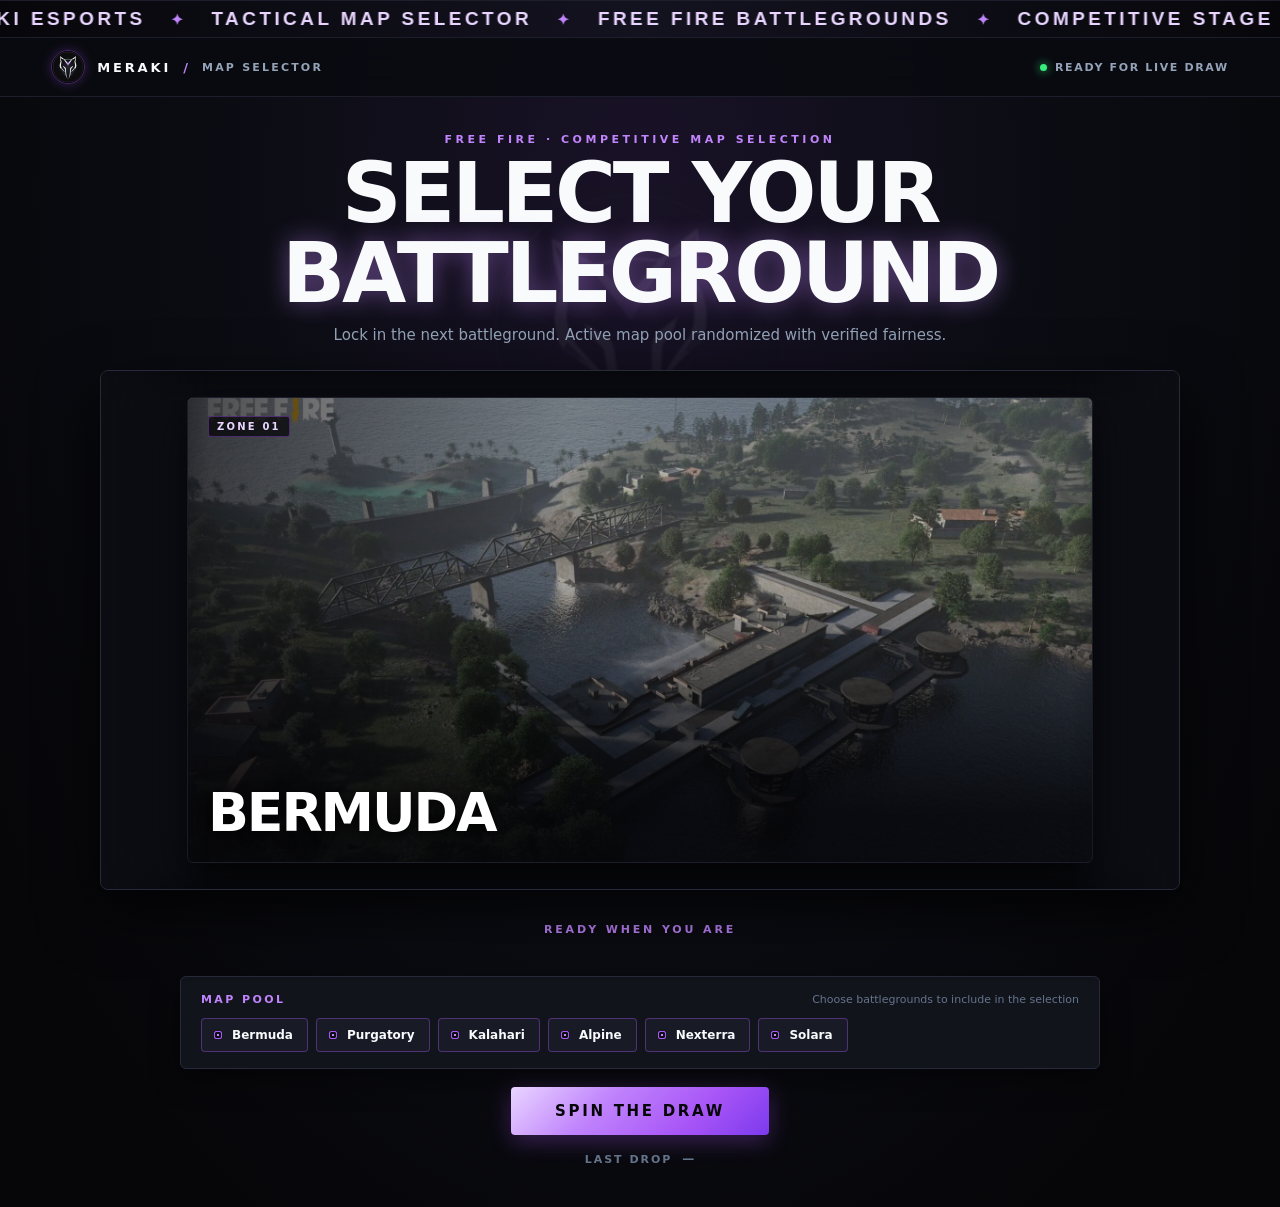
==== commit 58baf4d3: "feat(branding): integrate official MERAKI logo and electric violet design system - Add optimized MER" ====
--- a/index.html
+++ b/index.html
@@ -3,15 +3,17 @@
 <head>
 <meta charset="utf-8">
 <meta name="viewport" content="width=device-width,initial-scale=1,viewport-fit=cover">
-<meta name="theme-color" content="#08090c">
+<meta name="theme-color" content="#060609">
 <meta name="description" content="MERAKI Tactical Free Fire Map Selector — Official competitive map draw and battleground randomizer.">
 <title>MERAKI — Free Fire Map Selector</title>
+<link rel="icon" type="image/png" href="assets/favicon.png">
 <link rel="stylesheet" href="styles.css">
 </head>
 <body>
 
-<!-- Ambient Atmospheric Watermark -->
+<!-- Ambient Atmospheric Watermark with Official MERAKI Emblem -->
 <div class="watermark" aria-hidden="true">
+  <img src="assets/meraki-emblem.webp" class="watermark-emblem" alt="">
   <span>MERAKI</span>
   <span>MAP SELECTOR</span>
 </div>
@@ -28,14 +30,7 @@
   <!-- Header Navigation -->
   <header class="top">
     <div class="brand">
-      <div class="brand-crest" aria-hidden="true">
-        <!-- MERAKI emblem: geometric crest with provision for external vector asset -->
-        <svg viewBox="0 0 28 28" width="22" height="22" fill="none">
-          <path d="M14 2L2 9L14 16L26 9L14 2Z" stroke="var(--gold)" stroke-width="2" stroke-linejoin="round"/>
-          <path d="M6 11.5V19.5L14 24L22 19.5V11.5" stroke="var(--gold-dark)" stroke-width="1.8" stroke-linejoin="round"/>
-          <path d="M10 14L14 19L18 14" stroke="var(--oxblood-bright)" stroke-width="2" stroke-linecap="round" stroke-linejoin="round"/>
-        </svg>
-      </div>
+      <img src="assets/meraki-emblem.webp" class="brand-crest" alt="MERAKI Emblem">
       <span class="brand-title">MERAKI</span>
       <span class="brand-separator">/</span>
       <span class="brand-sub">MAP SELECTOR</span>
@@ -99,6 +94,10 @@
     <button type="button" class="reveal-close" id="revealClose" aria-label="Close result dialog">&times;</button>
     <img class="reveal-art" id="revealArt" alt="">
     <div class="reveal-content">
+      <div class="reveal-brand-badge">
+        <img src="assets/meraki-emblem.webp" alt="" class="reveal-brand-icon">
+        <span>MERAKI OFFICIAL DROP</span>
+      </div>
       <div class="reveal-kicker" id="revealKicker">SELECTED BATTLEGROUND</div>
       <div class="reveal-name" id="revealName"></div>
       <div class="reveal-foot"><span class="reveal-check" aria-hidden="true">✓</span> LOCKED IN</div>
--- a/styles.css
+++ b/styles.css
@@ -1,40 +1,42 @@
 /* ==========================================================================
    MERAKI / MAP SELECTOR — Design System & Stylesheet
-   Identity: Obsidian Black, Charcoal, Antique Gold, Deep Oxblood
+   Official Identity: Obsidian Black, Platinum Silver & Electric Violet
    ========================================================================== */
 
 :root {
   color-scheme: dark;
 
-  /* Foundation: Obsidian & Charcoal */
-  --bg-obsidian: #07080a;
-  --bg-charcoal: #0e1015;
-  --bg-surface: #14171f;
-  --bg-elevated: #1a1e28;
-  --bg-glass: rgba(14, 16, 21, 0.85);
-
-  /* Primary Accent: Antique Gold */
-  --gold: #c5a059;
-  --gold-bright: #dfb76c;
-  --gold-dark: #8c6f2d;
-  --gold-glow: rgba(197, 160, 89, 0.22);
-  --gold-subtle: rgba(197, 160, 89, 0.12);
-
-  /* Secondary Accent: Deep Oxblood */
-  --oxblood: #6b1420;
-  --oxblood-bright: #961b2c;
-  --oxblood-glow: rgba(150, 27, 44, 0.25);
-  --oxblood-subtle: rgba(107, 20, 32, 0.18);
+  /* Foundation: Deep Obsidian & Charcoal */
+  --bg-obsidian: #060609;
+  --bg-charcoal: #0c0d13;
+  --bg-surface: #12141c;
+  --bg-elevated: #181b26;
+  --bg-glass: rgba(10, 11, 16, 0.88);
+
+  /* Signature Luminescent Violet / Cyber Lilac (from MERAKI Crest Chevron) */
+  --violet: #a855f7;
+  --violet-bright: #c084fc;
+  --violet-light: #e9d5ff;
+  --violet-dark: #6b21a8;
+  --violet-deep: #4c1d95;
+  --violet-glow: rgba(168, 85, 247, 0.28);
+  --violet-subtle: rgba(168, 85, 247, 0.12);
+
+  /* Metallic Platinum Silver & Ice White (from MERAKI Mask Contour) */
+  --silver-light: #f8fafc;
+  --silver-mid: #cbd5e1;
+  --silver-dark: #64748b;
 
   /* Borders & Lines */
-  --line-subtle: #1e222c;
-  --line-medium: #2a303e;
-  --line-gold: rgba(197, 160, 89, 0.35);
+  --line-subtle: #1c1e2b;
+  --line-medium: #272a3b;
+  --line-violet: rgba(168, 85, 247, 0.38);
+  --line-silver: rgba(248, 250, 252, 0.22);
 
   /* Typography */
-  --text-main: #f5f6f8;
-  --text-muted: #9aa0ad;
-  --text-dim: #606775;
+  --text-main: #f8fafc;
+  --text-muted: #94a3b8;
+  --text-dim: #64748b;
 
   font-family: Inter, ui-sans-serif, system-ui, -apple-system, BlinkMacSystemFont, "Segoe UI", Roboto, sans-serif;
 }
@@ -49,7 +51,7 @@
   color: var(--text-main);
   background-color: var(--bg-obsidian);
   background-image:
-    radial-gradient(ellipse at 50% 18%, #14161f 0%, #0d0f14 45%, var(--bg-obsidian) 85%);
+    radial-gradient(ellipse at 50% 16%, #1a1228 0%, #0c0d14 42%, var(--bg-obsidian) 85%);
   overflow-x: hidden;
   -webkit-font-smoothing: antialiased;
   -moz-osx-font-smoothing: grayscale;
@@ -61,12 +63,12 @@
 }
 
 button:focus-visible {
-  outline: 2px solid var(--gold-bright);
+  outline: 2px solid var(--violet-bright);
   outline-offset: 3px;
 }
 
 /* --------------------------------------------------------------------------
-   Watermark Layer (Hardware-friendly CSS typography without SVG filters)
+   Watermark Layer (Atmospheric MERAKI Emblem + Athletic Typography)
    -------------------------------------------------------------------------- */
 .watermark {
   position: fixed;
@@ -80,9 +82,17 @@
   overflow: hidden;
   pointer-events: none;
   user-select: none;
-  transform: rotate(-5deg) scale(1.05);
+  transform: rotate(-4deg) scale(1.04);
   text-align: center;
-  opacity: 0.045;
+  opacity: 0.05;
+}
+
+.watermark-emblem {
+  width: clamp(140px, 22vw, 320px);
+  height: clamp(140px, 22vw, 320px);
+  object-fit: contain;
+  filter: grayscale(0.2) contrast(1.2);
+  margin-bottom: 12px;
 }
 
 .watermark span {
@@ -94,15 +104,15 @@
   line-height: 0.82;
   letter-spacing: 0.04em;
   text-transform: uppercase;
-  color: var(--gold);
-  -webkit-text-stroke: 1px var(--oxblood-bright);
+  color: var(--silver-light);
+  -webkit-text-stroke: 1px var(--violet-bright);
 }
 
 .watermark span:last-child {
-  font-size: clamp(40px, 9vw, 130px);
+  font-size: clamp(38px, 8.5vw, 125px);
   letter-spacing: 0.12em;
-  color: #fff;
-  -webkit-text-stroke: 1px var(--gold-dark);
+  color: var(--violet-light);
+  -webkit-text-stroke: 1px var(--violet-dark);
 }
 
 /* --------------------------------------------------------------------------
@@ -124,7 +134,7 @@
   display: flex;
   align-items: center;
   border-block: 1px solid var(--line-subtle);
-  background: linear-gradient(90deg, #090b0e, #131720 50%, #090b0e);
+  background: linear-gradient(90deg, #07070b, #13121f 50%, #07070b);
   touch-action: pan-y;
   cursor: grab;
   user-select: none;
@@ -146,7 +156,7 @@
   display: block;
   flex: none;
   padding-right: 32px;
-  color: var(--gold);
+  color: var(--violet-light);
   font-family: Impact, "Arial Narrow", "Barlow Condensed", sans-serif;
   font-size: clamp(14px, 1.6vw, 19px);
   font-weight: 800;
@@ -156,7 +166,7 @@
 
 .marquee-track b {
   padding: 0 16px;
-  color: var(--oxblood-bright);
+  color: var(--violet-bright);
   font-size: 0.8em;
 }
 
@@ -164,10 +174,10 @@
   display: flex;
   align-items: center;
   justify-content: space-between;
-  padding: 14px clamp(16px, 4vw, 52px);
+  padding: 12px clamp(16px, 4vw, 52px);
   border-bottom: 1px solid var(--line-subtle);
   background: var(--bg-glass);
-  backdrop-filter: blur(10px);
+  backdrop-filter: blur(12px);
 }
 
 .brand {
@@ -180,23 +190,22 @@
 }
 
 .brand-crest {
-  display: grid;
-  place-items: center;
-  width: 32px;
-  height: 32px;
-  background: rgba(197, 160, 89, 0.08);
-  border: 1px solid var(--line-gold);
-  border-radius: 4px;
+  width: 34px;
+  height: 34px;
+  border-radius: 50%;
+  object-fit: cover;
+  border: 1.5px solid var(--line-violet);
+  box-shadow: 0 0 12px var(--violet-glow);
 }
 
 .brand-title {
-  color: var(--text-main);
+  color: var(--silver-light);
   font-weight: 900;
   letter-spacing: 0.22em;
 }
 
 .brand-separator {
-  color: var(--gold);
+  color: var(--violet-bright);
   font-weight: 700;
 }
 
@@ -220,8 +229,8 @@
   width: 7px;
   height: 7px;
   border-radius: 50%;
-  background: #39d98a;
-  box-shadow: 0 0 10px rgba(57, 217, 138, 0.8);
+  background: #38ef7d;
+  box-shadow: 0 0 10px rgba(56, 239, 125, 0.85);
 }
 
 /* --------------------------------------------------------------------------
@@ -238,7 +247,7 @@
   font-size: 11px;
   font-weight: 800;
   letter-spacing: 0.32em;
-  color: var(--gold);
+  color: var(--violet-bright);
   text-transform: uppercase;
 }
 
@@ -252,7 +261,8 @@
 }
 
 h1 span {
-  color: var(--gold-bright);
+  color: var(--silver-light);
+  text-shadow: 0 0 24px rgba(192, 132, 252, 0.45);
 }
 
 .sub {
@@ -279,7 +289,7 @@
   border: 1px solid var(--line-medium);
   border-radius: 8px;
   background: var(--bg-charcoal);
-  box-shadow: 0 20px 60px rgba(0, 0, 0, 0.65), inset 0 0 40px rgba(0, 0, 0, 0.5);
+  box-shadow: 0 20px 60px rgba(0, 0, 0, 0.75), inset 0 0 45px rgba(0, 0, 0, 0.6);
 }
 
 .viewport::before,
@@ -310,7 +320,7 @@
   overflow: hidden;
   border: 1px solid var(--line-subtle);
   border-radius: 6px;
-  box-shadow: 0 16px 45px rgba(0, 0, 0, 0.7);
+  box-shadow: 0 16px 45px rgba(0, 0, 0, 0.8);
   will-change: transform, filter;
   transition: transform 0.25s cubic-bezier(0.2, 0.8, 0.2, 1), filter 0.25s ease;
 }
@@ -341,7 +351,7 @@
   position: absolute;
   inset: 0;
   overflow: hidden;
-  background: linear-gradient(145deg, var(--c1, #14171f), var(--c2, #090a0d));
+  background: linear-gradient(145deg, var(--c1, #14171f), var(--c2, #08090e));
   text-align: left;
 }
 
@@ -351,8 +361,8 @@
   inset: 0;
   z-index: 1;
   background:
-    linear-gradient(180deg, rgba(7, 8, 10, 0.2) 0%, rgba(7, 8, 10, 0.1) 40%, rgba(7, 8, 10, 0.85) 90%),
-    linear-gradient(90deg, rgba(7, 8, 10, 0.6) 0%, transparent 40%);
+    linear-gradient(180deg, rgba(6, 6, 9, 0.25) 0%, rgba(6, 6, 9, 0.1) 40%, rgba(6, 6, 9, 0.88) 90%),
+    linear-gradient(90deg, rgba(6, 6, 9, 0.65) 0%, transparent 42%);
 }
 
 .map-art {
@@ -360,7 +370,7 @@
   height: 100%;
   object-fit: cover;
   object-position: center;
-  filter: saturate(1.05);
+  filter: saturate(1.06);
 }
 
 .tile .badge {
@@ -371,9 +381,9 @@
   font-size: 10px;
   font-weight: 800;
   letter-spacing: 0.22em;
-  color: var(--gold-bright);
-  background: rgba(7, 8, 10, 0.7);
-  border: 1px solid var(--line-gold);
+  color: var(--violet-light);
+  background: rgba(6, 6, 9, 0.75);
+  border: 1px solid var(--line-violet);
   border-radius: 3px;
   padding: 4px 8px;
   text-transform: uppercase;
@@ -390,12 +400,12 @@
   letter-spacing: -0.04em;
   text-transform: uppercase;
   color: #fff;
-  text-shadow: 0 3px 14px rgba(0, 0, 0, 0.9);
+  text-shadow: 0 3px 14px rgba(0, 0, 0, 0.95);
 }
 
 .tile.selected {
-  border: 2px solid var(--gold);
-  box-shadow: inset 0 0 30px var(--gold-glow), 0 0 25px var(--gold-glow);
+  border: 2px solid var(--violet-bright);
+  box-shadow: inset 0 0 32px var(--violet-glow), 0 0 28px var(--violet-glow);
 }
 
 /* --------------------------------------------------------------------------
@@ -412,7 +422,7 @@
   font-size: 11px;
   letter-spacing: 0.26em;
   font-weight: 800;
-  color: var(--gold);
+  color: var(--violet-bright);
   text-transform: uppercase;
 }
 
@@ -422,7 +432,7 @@
   letter-spacing: -0.04em;
   text-transform: uppercase;
   line-height: 1.05;
-  color: var(--text-main);
+  color: var(--silver-light);
 }
 
 .result-name:empty {
@@ -440,7 +450,7 @@
   border-radius: 6px;
   background: var(--bg-surface);
   text-align: left;
-  box-shadow: 0 10px 30px rgba(0, 0, 0, 0.4);
+  box-shadow: 0 10px 30px rgba(0, 0, 0, 0.45);
 }
 
 .pool-head {
@@ -452,7 +462,7 @@
 }
 
 .pool-title {
-  color: var(--gold);
+  color: var(--violet-bright);
   font-size: 11px;
   font-weight: 900;
   letter-spacing: 0.22em;
@@ -500,39 +510,39 @@
 }
 
 .map-toggle[aria-pressed="true"] {
-  border-color: var(--line-gold);
+  border-color: var(--line-violet);
   background: var(--bg-elevated);
-  color: var(--text-main);
+  color: var(--silver-light);
 }
 
 .map-toggle[aria-pressed="true"]::before {
-  border-color: var(--gold);
-  background: var(--gold);
+  border-color: var(--violet);
+  background: var(--violet-bright);
   box-shadow: inset 0 0 0 2px var(--bg-charcoal);
 }
 
 .map-toggle[aria-pressed="false"] {
   color: var(--text-dim);
-  background: rgba(14, 16, 21, 0.5);
-  border-color: rgba(30, 34, 44, 0.6);
+  background: rgba(12, 13, 19, 0.5);
+  border-color: rgba(28, 30, 43, 0.6);
   text-decoration: line-through;
   opacity: 0.65;
 }
 
 .map-toggle:hover:not(:disabled) {
-  border-color: var(--gold-bright);
+  border-color: var(--violet-bright);
   background: var(--bg-elevated);
   transform: translateY(-1px);
 }
 
 .map-toggle[data-current="true"] {
-  border-color: var(--oxblood-bright);
+  border-color: var(--violet-bright);
 }
 
 .map-toggle[data-current="true"]::after {
   content: "LAST";
   margin-left: 8px;
-  color: var(--gold);
+  color: var(--violet-light);
   font-size: 9px;
   font-weight: 900;
   letter-spacing: 0.12em;
@@ -559,21 +569,21 @@
   border: 0;
   border-radius: 4px;
   padding: 15px 44px;
-  color: #07080a;
-  background: linear-gradient(135deg, #dfb76c 0%, #c5a059 50%, #9e7f3b 100%);
+  color: #060609;
+  background: linear-gradient(135deg, #e9d5ff 0%, #c084fc 35%, #a855f7 70%, #7c3aed 100%);
   font-size: 15px;
   font-weight: 900;
   letter-spacing: 0.18em;
   text-transform: uppercase;
   cursor: pointer;
-  box-shadow: 0 6px 20px rgba(197, 160, 89, 0.25), 0 2px 6px rgba(0, 0, 0, 0.5);
+  box-shadow: 0 6px 22px rgba(168, 85, 247, 0.32), 0 2px 6px rgba(0, 0, 0, 0.6);
   transition: transform 0.15s ease, filter 0.15s ease, box-shadow 0.15s ease;
 }
 
 .draw:hover:not(:disabled) {
   filter: brightness(1.08);
   transform: translateY(-2px);
-  box-shadow: 0 8px 26px rgba(197, 160, 89, 0.35), 0 3px 8px rgba(0, 0, 0, 0.6);
+  box-shadow: 0 8px 28px rgba(168, 85, 247, 0.45), 0 3px 8px rgba(0, 0, 0, 0.7);
 }
 
 .draw:active:not(:disabled) {
@@ -605,7 +615,7 @@
 }
 
 .last-drop-name {
-  color: var(--gold);
+  color: var(--violet-light);
   font-size: 12px;
   font-weight: 800;
   letter-spacing: 0.08em;
@@ -648,8 +658,8 @@
 .reveal-backdrop {
   position: absolute;
   inset: 0;
-  background: rgba(5, 6, 9, 0.88);
-  backdrop-filter: blur(10px);
+  background: rgba(4, 4, 7, 0.9);
+  backdrop-filter: blur(12px);
 }
 
 .reveal-card {
@@ -661,10 +671,10 @@
   width: min(1040px, 92vw);
   height: min(600px, 78vh);
   overflow: hidden;
-  border: 1px solid var(--line-gold);
+  border: 1px solid var(--line-violet);
   border-radius: 8px;
-  background: linear-gradient(145deg, var(--c1, #14171f), var(--c2, #07080a));
-  box-shadow: 0 28px 90px rgba(0, 0, 0, 0.85), 0 0 40px var(--gold-glow);
+  background: linear-gradient(145deg, var(--c1, #14171f), var(--c2, #060609));
+  box-shadow: 0 28px 90px rgba(0, 0, 0, 0.9), 0 0 45px var(--violet-glow);
   transform: scale(0.98);
   transition: transform 0.6s cubic-bezier(0.2, 0.8, 0.2, 1), box-shadow 0.4s ease;
 }
@@ -683,8 +693,8 @@
   inset: 0;
   z-index: 1;
   background:
-    linear-gradient(180deg, rgba(7, 8, 10, 0.65) 0%, rgba(7, 8, 10, 0.25) 30%, rgba(7, 8, 10, 0.5) 70%, rgba(7, 8, 10, 0.95) 100%),
-    radial-gradient(ellipse at 50% 50%, rgba(7, 8, 10, 0.2) 0%, rgba(7, 8, 10, 0.85) 100%);
+    linear-gradient(180deg, rgba(6, 6, 9, 0.65) 0%, rgba(6, 6, 9, 0.25) 30%, rgba(6, 6, 9, 0.5) 70%, rgba(6, 6, 9, 0.95) 100%),
+    radial-gradient(ellipse at 50% 50%, rgba(6, 6, 9, 0.2) 0%, rgba(6, 6, 9, 0.88) 100%);
 }
 
 .reveal-close {
@@ -696,7 +706,7 @@
   height: 36px;
   border: 1px solid rgba(255, 255, 255, 0.15);
   border-radius: 4px;
-  background: rgba(7, 8, 10, 0.7);
+  background: rgba(6, 6, 9, 0.75);
   color: var(--text-main);
   font-size: 20px;
   line-height: 1;
@@ -707,9 +717,9 @@
 }
 
 .reveal-close:hover {
-  border-color: var(--gold);
-  color: var(--gold-bright);
-  background: rgba(7, 8, 10, 0.9);
+  border-color: var(--violet);
+  color: var(--violet-bright);
+  background: rgba(6, 6, 9, 0.95);
 }
 
 .reveal-art {
@@ -734,11 +744,34 @@
   padding: 20px;
 }
 
+.reveal-brand-badge {
+  display: inline-flex;
+  align-items: center;
+  gap: 8px;
+  margin-bottom: 8px;
+  padding: 4px 12px;
+  background: rgba(6, 6, 9, 0.75);
+  border: 1px solid var(--line-violet);
+  border-radius: 999px;
+  font-size: 10px;
+  font-weight: 800;
+  letter-spacing: 0.22em;
+  color: var(--violet-light);
+  text-transform: uppercase;
+}
+
+.reveal-brand-icon {
+  width: 16px;
+  height: 16px;
+  border-radius: 50%;
+  object-fit: cover;
+}
+
 .reveal-kicker {
   font-size: clamp(11px, 1.8vw, 15px);
   font-weight: 900;
   letter-spacing: 0.32em;
-  color: var(--gold);
+  color: var(--violet-bright);
   text-transform: uppercase;
   text-shadow: 0 2px 10px rgba(0, 0, 0, 0.9);
   opacity: 0.2;
@@ -752,14 +785,14 @@
 }
 
 .reveal-name {
-  margin: 14px 0 16px;
+  margin: 12px 0 16px;
   font-size: clamp(48px, 10vw, 120px);
   line-height: 0.92;
   font-weight: 900;
   letter-spacing: -0.05em;
   text-transform: uppercase;
   color: #fff;
-  text-shadow: 0 4px 28px rgba(0, 0, 0, 0.95);
+  text-shadow: 0 4px 28px rgba(0, 0, 0, 0.95), 0 0 35px rgba(192, 132, 252, 0.4);
   opacity: 0.2;
   transform: translateY(10px) scale(0.98);
   transition: opacity 0.4s ease 0.05s, transform 0.4s cubic-bezier(0.2, 0.8, 0.2, 1) 0.05s;
@@ -774,7 +807,7 @@
   font-size: 11px;
   font-weight: 900;
   letter-spacing: 0.32em;
-  color: var(--gold-bright);
+  color: var(--violet-light);
   text-transform: uppercase;
   text-shadow: 0 2px 12px rgba(0, 0, 0, 0.9);
   opacity: 0.2;
@@ -793,12 +826,12 @@
   width: 18px;
   height: 18px;
   margin-right: 6px;
-  border: 1px solid var(--gold);
+  border: 1px solid var(--violet);
   border-radius: 50%;
   font-size: 10px;
   line-height: 1;
   vertical-align: middle;
-  color: var(--gold-bright);
+  color: var(--violet-bright);
 }
 
 /* --------------------------------------------------------------------------
